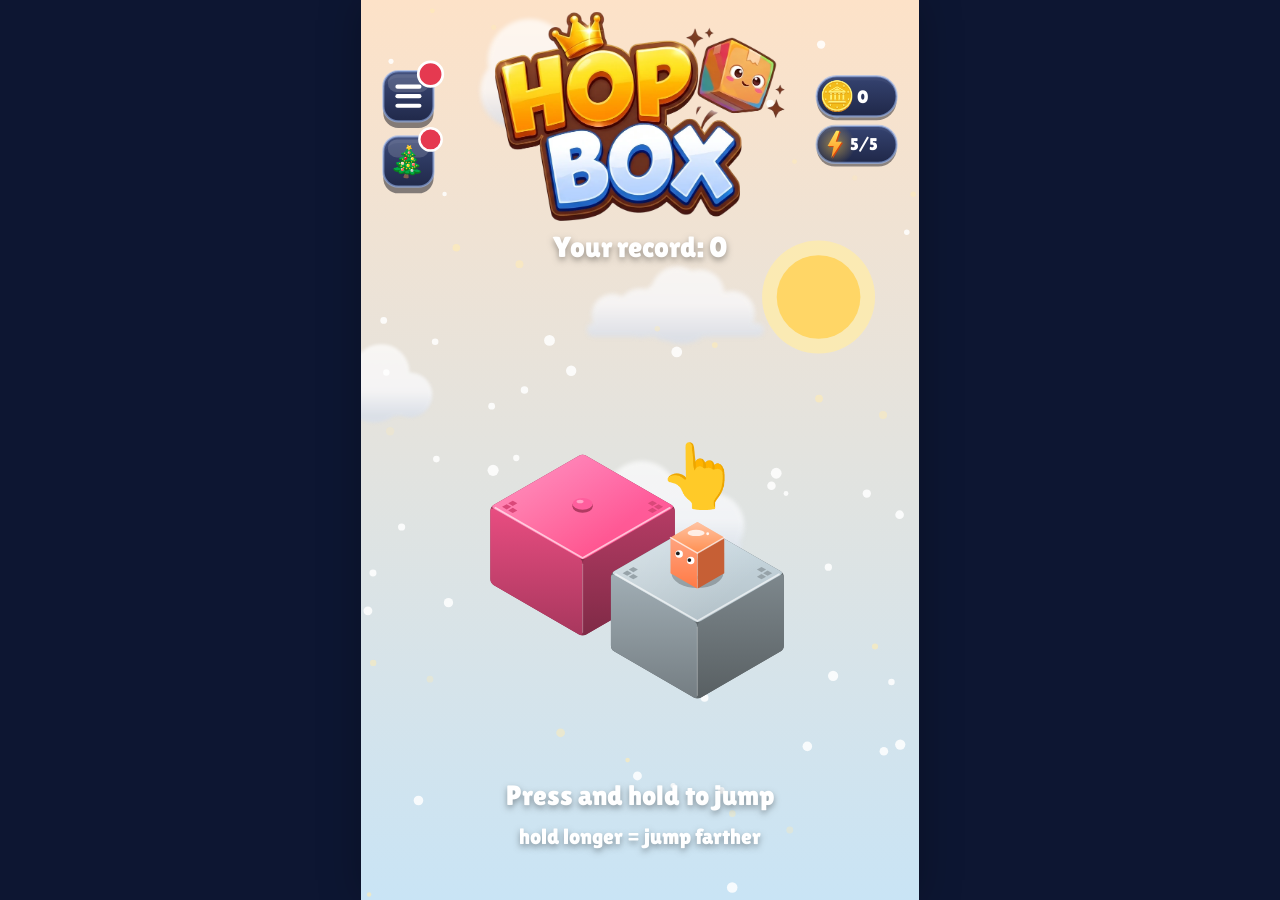
==== index.html @ 25cc8810 "Site Hop Box" ====
<!doctype html>
<html lang="fr">
<head>
  <meta charset="utf-8">
  <meta name="viewport" content="width=device-width, initial-scale=1, maximum-scale=1, user-scalable=no, viewport-fit=cover">
  <title>Hop Box</title>
  <meta name="description" content="Maintiens appuyé pour sauter de plateforme en plateforme." data-i18n-content="web.description">
  <meta name="theme-color" content="#FDE2C8">
  <meta name="apple-mobile-web-app-capable" content="yes">
  <meta name="mobile-web-app-capable" content="yes">
  <meta name="apple-mobile-web-app-status-bar-style" content="black-translucent">
  <meta name="apple-mobile-web-app-title" content="Hop Box">
  <link rel="manifest" href="manifest.webmanifest">
  <link rel="icon" href="icone.svg" type="image/svg+xml">
  <link rel="apple-touch-icon" href="icone-180.png">
  <link rel="stylesheet" href="style.css?v=611ead62">
</head>
<body>
  <canvas id="game" aria-label="Hop Box, jeu de saut" data-i18n-label="web.canvas_label"></canvas>
  <div id="safe-probe"></div>

  <div id="pseudo-dialog" role="dialog" aria-modal="true" aria-labelledby="pseudo-title">
    <form id="pseudo-form" class="card">
      <h2 id="pseudo-title"></h2>
      <p id="pseudo-msg"></p>
      <input id="pseudo-input" maxlength="16" autocomplete="nickname" autocapitalize="off" spellcheck="false" data-i18n-placeholder="pseudo.hint">
      <div class="actions">
        <button type="button" id="pseudo-cancel" class="secondary" data-i18n="common.cancel">Annuler</button>
        <button type="submit">OK</button>
      </div>
    </form>
  </div>

  <div id="text-dialog" role="dialog" aria-modal="true" aria-labelledby="text-title">
    <form id="text-form" class="card">
      <h2 id="text-title"></h2>
      <p id="text-msg"></p>
      <input id="text-input" autocomplete="off" autocapitalize="off" spellcheck="false">
      <div class="actions">
        <button type="button" id="text-cancel" class="secondary" data-i18n="common.cancel">Annuler</button>
        <button type="submit" id="text-ok">OK</button>
      </div>
    </form>
  </div>

  <div id="error-box">
    <div class="card">
      <h2 data-i18n="web.error_title">Oups, un problème</h2>
      <p data-i18n="web.error_msg">Fais une capture d'écran de ce message et envoie-la pour que le bug soit corrigé.</p>
      <pre id="error-text"></pre>
      <div class="actions"><button type="button" onclick="location.reload()" data-i18n="web.reload">Recharger</button></div>
    </div>
  </div>

  <script src="js/errors.js?v=611ead62"></script>
  <script src="js/i18n.js?v=611ead62"></script>
  <script src="js/gfx.js?v=611ead62"></script>
  <script src="js/scrolllist.js?v=611ead62"></script>
  <script src="js/difficulty.js?v=611ead62"></script>
  <script src="js/data.js?v=611ead62"></script>
  <script src="js/render.js?v=611ead62"></script>
  <script src="js/platform.js?v=611ead62"></script>
  <script src="js/island.js?v=611ead62"></script>
  <script src="js/space.js?v=611ead62"></script>
  <script src="js/idle.js?v=611ead62"></script>
  <script src="js/stats.js?v=611ead62"></script>
  <script src="js/ice.js?v=611ead62"></script>
  <script src="js/forest.js?v=611ead62"></script>
  <script src="js/heli.js?v=611ead62"></script>
  <script src="js/voyage.js?v=611ead62"></script>
  <script src="js/ufo.js?v=611ead62"></script>
  <script src="js/whale.js?v=611ead62"></script>
  <script src="js/sealife.js?v=611ead62"></script>
  <script src="js/spacelife.js?v=611ead62"></script>
  <script src="js/chapterambient.js?v=611ead62"></script>
  <script src="js/chapterdata.js?v=611ead62"></script>
  <script src="js/chapterhooks.js?v=611ead62"></script>
  <script src="js/polar.js?v=611ead62"></script>
  <script src="js/nuclear.js?v=611ead62"></script>
  <script src="js/daily.js?v=611ead62"></script>
  <script src="js/fest.js?v=611ead62"></script>
  <script src="js/festui.js?v=611ead62"></script>
  <script src="js/surprise.js?v=611ead62"></script>
  <script src="js/quest.js?v=611ead62"></script>
  <script src="js/questheart.js?v=611ead62"></script>
  <script src="js/energyoffer.js?v=611ead62"></script>
  <script src="js/duel.js?v=611ead62"></script>
  <script src="js/questchallenge.js?v=611ead62"></script>
  <script src="js/overheat.js?v=611ead62"></script>
  <script src="js/energygauge.js?v=611ead62"></script>
  <script src="js/gaugeskins.js?v=611ead62"></script>
  <script src="js/bigjump.js?v=611ead62"></script>
  <script src="js/questtheme.js?v=611ead62"></script>
  <script src="js/chapterheroes.js?v=611ead62"></script>
  <script src="js/mappaths.js?v=611ead62"></script>
  <script src="js/mapart.js?v=611ead62"></script>
  <script src="js/scenelive.js?v=611ead62"></script>
  <script src="js/chapterthemes.js?v=611ead62"></script>
  <script src="js/chapterthemes2.js?v=611ead62"></script>
  <script src="js/chapterthemes3.js?v=611ead62"></script>
  <script src="js/chapterthemes4.js?v=611ead62"></script>
  <script src="js/chapterthemes5.js?v=611ead62"></script>
  <script src="js/chapterbabylone.js?v=611ead62"></script>
  <script src="js/chapterolympe.js?v=611ead62"></script>
  <script src="js/chapterrome.js?v=611ead62"></script>
  <script src="js/chapterchine.js?v=611ead62"></script>
  <script src="js/chapteraztec.js?v=611ead62"></script>
  <script src="js/chapterinca.js?v=611ead62"></script>
  <script src="js/chaptervikings.js?v=611ead62"></script>
  <script src="js/chaptersigns.js?v=611ead62"></script>
  <script src="js/chapterstory.js?v=611ead62"></script>
  <script src="js/storyfx.js?v=611ead62"></script>
  <script src="js/chapters.js?v=611ead62"></script>
  <script src="js/langpicker.js?v=611ead62"></script>
  <script src="js/layercache.js?v=611ead62"></script>
  <script src="js/goldblock.js?v=611ead62"></script>
  <script src="js/perfectfx.js?v=611ead62"></script>
  <script src="js/share.js?v=611ead62"></script>
  <script src="js/volcano.js?v=611ead62"></script>
  <script src="js/satellite.js?v=611ead62"></script>
  <script src="js/bats.js?v=611ead62"></script>
  <script src="js/hornets.js?v=611ead62"></script>
  <script src="js/testmenu.js?v=611ead62"></script>
  <script src="js/bonus.js?v=611ead62"></script>
  <script src="js/balloon.js?v=611ead62"></script>
  <script src="js/character.js?v=611ead62"></script>
  <script src="js/specials.js?v=611ead62"></script>
  <script src="js/ads.js?v=611ead62"></script>
  <script src="js/progression.js?v=611ead62"></script>
  <script src="js/menus.js?v=611ead62"></script>
  <script src="js/zoompicker.js?v=611ead62"></script>
  <script src="js/bannerplane.js?v=611ead62"></script>
  <script src="js/homemenu.js?v=611ead62"></script>
  <script src="js/effects.js?v=611ead62"></script>
  <script src="js/screens.js?v=611ead62"></script>
  <script src="js/duels.js?v=611ead62"></script>
  <script src="js/weekly.js?v=611ead62"></script>
  <script src="js/sound.js?v=611ead62"></script>
  <script src="js/net.js?v=611ead62"></script>
  <script src="js/game.js?v=611ead62"></script>
  <script src="js/deathreplay.js?v=611ead62"></script>
  <script src="js/tutorial.js?v=611ead62"></script>
  <script src="js/assist.js?v=611ead62"></script>
  <script src="js/freeenergy.js?v=611ead62"></script>
  <script src="js/ranking.js?v=611ead62"></script>
  <script src="js/guide.js?v=611ead62"></script>
  <script src="js/telemetry.js?v=611ead62"></script>
  <script src="js/main.js?v=611ead62"></script>
</body>
</html>
---- style.css ----
/* Police « jeu » des textes en gras (Lilita One, licence OFL : fonts/OFL.txt) */
@font-face { font-family: "Lilita One"; src: url("fonts/LilitaOne-Regular.ttf") format("truetype"); font-display: block; }
/* Teko Bold (licence OFL, fonts/OFL-Teko.txt) : seulement le « VS » et le « DUEL ! » des duels */
@font-face { font-family: "Teko"; src: url("fonts/Teko-Bold.ttf") format("truetype"); font-display: block; }
/* Thème « Nuit & Or », le même que dans le jeu (UI dans js/screens.js) : panneaux bleu nuit, liseré doré */
:root {
  --bg: #FDE2C8;
  --ink: #FFFFFF;
  --accent: #3DBE4A;
  --card: #1D2E5C;
  --muted: #B9C5E6;
}
* { box-sizing: border-box; -webkit-tap-highlight-color: transparent; }
html, body {
  margin: 0; height: 100%; overflow: hidden; background: #0D1632;
  overscroll-behavior: none; -webkit-user-select: none; user-select: none; -webkit-touch-callout: none;
  font-family: -apple-system, system-ui, "Segoe UI", Roboto, sans-serif;
}
#game { display: block; position: fixed; top: 0; left: 0; touch-action: none; box-shadow: 0 0 40px rgba(0, 0, 0, 0.25); }
/* Sert à lire la taille de l'encoche et de la barre du bas (safe-area) */
#safe-probe {
  position: fixed; visibility: hidden; pointer-events: none;
  padding-top: env(safe-area-inset-top); padding-bottom: env(safe-area-inset-bottom);
}
#pseudo-dialog, #text-dialog, #error-box {
  position: fixed; top: 0; right: 0; bottom: 0; left: 0; display: none; align-items: center; justify-content: center;
  background: rgba(6, 10, 26, 0.7); padding: 16px; z-index: 10;
}
#pseudo-dialog.open, #text-dialog.open { display: flex; }
#text-input.code { text-transform: uppercase; letter-spacing: 0.2em; text-align: center; font-weight: 700; }
.card {
  width: 100%; max-width: 360px; color: var(--ink);
  background: linear-gradient(#1D2E5C, #0D1632) padding-box, linear-gradient(#F7DE9C, #B2823A 55%, #F7DE9C) border-box;
  border: 3px solid transparent; border-radius: 22px; padding: 20px; box-shadow: 0 10px 30px rgba(2, 5, 16, 0.6);
}
.card h2 { margin: 0 0 6px; font-size: 1.35rem; font-family: "Lilita One", system-ui, sans-serif; font-weight: 400; text-shadow: 0 2px 0 #0A1230; }
.card p { margin: 0 0 14px; color: var(--muted); font-size: 0.95rem; }
.card input {
  width: 100%; font-size: 1.1rem; padding: 12px 14px; border-radius: 12px;
  border: 2px solid rgba(132, 168, 240, 0.55); color: #fff; background: #121B3A; -webkit-user-select: text; user-select: text;
}
.card input::placeholder { color: #8490B6; }
.card input:focus { outline: none; border-color: #FFD54F; }
.actions { display: flex; gap: 10px; justify-content: flex-end; margin-top: 16px; }
/* Boutons « bonbon » : dégradé, épaisseur dessous, texte ombré */
.actions button {
  font-family: "Lilita One", system-ui, sans-serif; font-size: 1.05rem; border: 0; border-radius: 999px; padding: 10px 24px;
  background: linear-gradient(#5FD95A, #2FA63A); color: #fff; cursor: pointer; text-shadow: 0 2px 2px rgba(0, 0, 0, 0.35);
  box-shadow: 0 4px 0 #1F7A2A, inset 0 2px 0 rgba(255, 255, 255, 0.35);
}
.actions button:active { transform: translateY(3px); box-shadow: 0 1px 0 #1F7A2A, inset 0 2px 0 rgba(255, 255, 255, 0.35); }
.actions button.secondary { background: linear-gradient(#8492B4, #5A6788); box-shadow: 0 4px 0 #3D4764, inset 0 2px 0 rgba(255, 255, 255, 0.3); }
.actions button.danger { background: linear-gradient(#FF6B6B, #D12F3A); box-shadow: 0 4px 0 #8A1C24, inset 0 2px 0 rgba(255, 255, 255, 0.3); }
#error-box { display: none; z-index: 20; }
#error-text {
  white-space: pre-wrap; word-break: break-word; font-size: 0.75rem; max-height: 40vh; overflow: auto;
  background: #121B3A; border-radius: 10px; padding: 10px; color: #FFD9B8; -webkit-user-select: text; user-select: text;
}
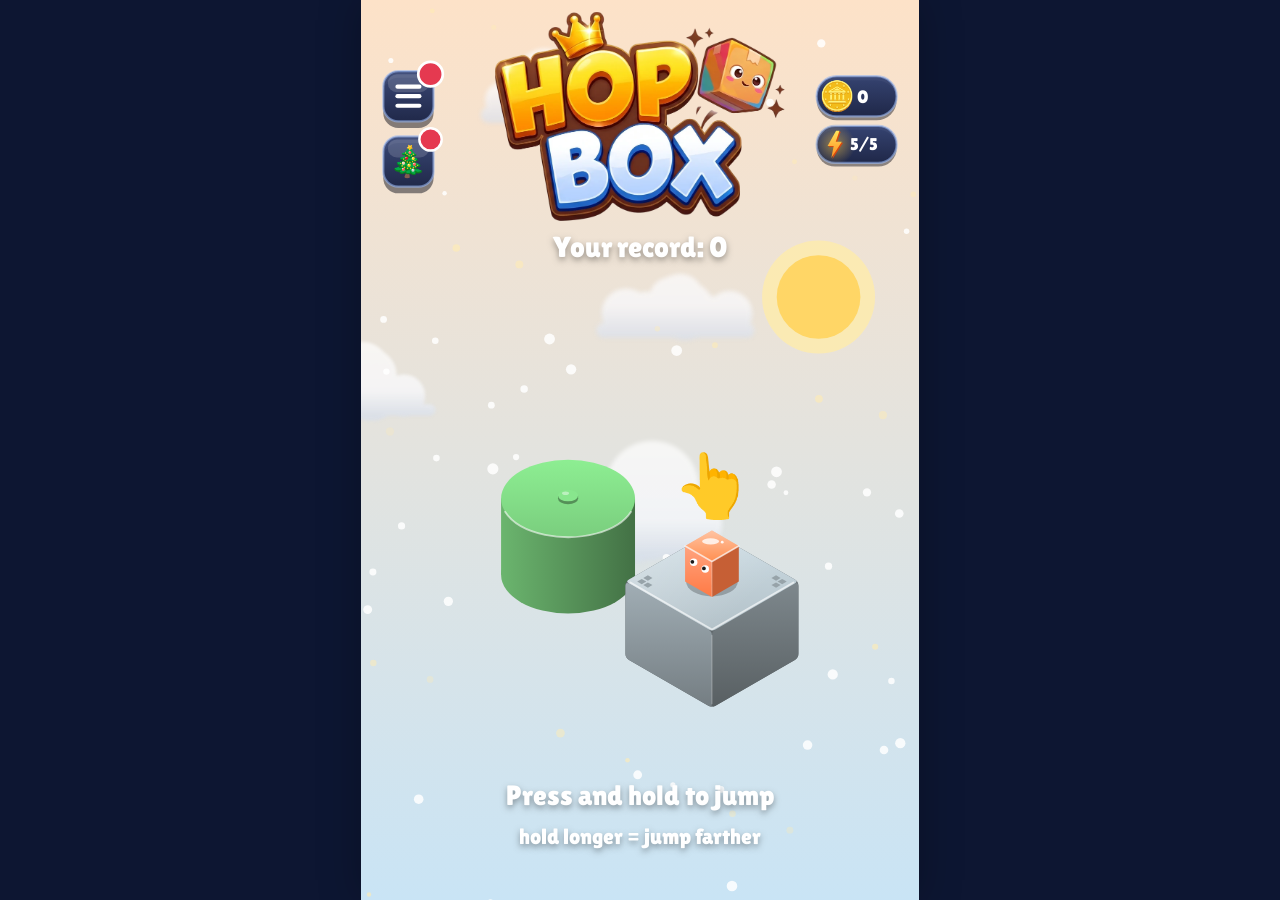
==== commit fe8b54d6: "Site Hop Box" ====
--- a/index.html
+++ b/index.html
@@ -13,7 +13,7 @@
   <link rel="manifest" href="manifest.webmanifest">
   <link rel="icon" href="icone.svg" type="image/svg+xml">
   <link rel="apple-touch-icon" href="icone-180.png">
-  <link rel="stylesheet" href="style.css?v=611ead62">
+  <link rel="stylesheet" href="style.css?v=4297a682">
 </head>
 <body>
   <canvas id="game" aria-label="Hop Box, jeu de saut" data-i18n-label="web.canvas_label"></canvas>
@@ -52,99 +52,99 @@
     </div>
   </div>
 
-  <script src="js/errors.js?v=611ead62"></script>
-  <script src="js/i18n.js?v=611ead62"></script>
-  <script src="js/gfx.js?v=611ead62"></script>
-  <script src="js/scrolllist.js?v=611ead62"></script>
-  <script src="js/difficulty.js?v=611ead62"></script>
-  <script src="js/data.js?v=611ead62"></script>
-  <script src="js/render.js?v=611ead62"></script>
-  <script src="js/platform.js?v=611ead62"></script>
-  <script src="js/island.js?v=611ead62"></script>
-  <script src="js/space.js?v=611ead62"></script>
-  <script src="js/idle.js?v=611ead62"></script>
-  <script src="js/stats.js?v=611ead62"></script>
-  <script src="js/ice.js?v=611ead62"></script>
-  <script src="js/forest.js?v=611ead62"></script>
-  <script src="js/heli.js?v=611ead62"></script>
-  <script src="js/voyage.js?v=611ead62"></script>
-  <script src="js/ufo.js?v=611ead62"></script>
-  <script src="js/whale.js?v=611ead62"></script>
-  <script src="js/sealife.js?v=611ead62"></script>
-  <script src="js/spacelife.js?v=611ead62"></script>
-  <script src="js/chapterambient.js?v=611ead62"></script>
-  <script src="js/chapterdata.js?v=611ead62"></script>
-  <script src="js/chapterhooks.js?v=611ead62"></script>
-  <script src="js/polar.js?v=611ead62"></script>
-  <script src="js/nuclear.js?v=611ead62"></script>
-  <script src="js/daily.js?v=611ead62"></script>
-  <script src="js/fest.js?v=611ead62"></script>
-  <script src="js/festui.js?v=611ead62"></script>
-  <script src="js/surprise.js?v=611ead62"></script>
-  <script src="js/quest.js?v=611ead62"></script>
-  <script src="js/questheart.js?v=611ead62"></script>
-  <script src="js/energyoffer.js?v=611ead62"></script>
-  <script src="js/duel.js?v=611ead62"></script>
-  <script src="js/questchallenge.js?v=611ead62"></script>
-  <script src="js/overheat.js?v=611ead62"></script>
-  <script src="js/energygauge.js?v=611ead62"></script>
-  <script src="js/gaugeskins.js?v=611ead62"></script>
-  <script src="js/bigjump.js?v=611ead62"></script>
-  <script src="js/questtheme.js?v=611ead62"></script>
-  <script src="js/chapterheroes.js?v=611ead62"></script>
-  <script src="js/mappaths.js?v=611ead62"></script>
-  <script src="js/mapart.js?v=611ead62"></script>
-  <script src="js/scenelive.js?v=611ead62"></script>
-  <script src="js/chapterthemes.js?v=611ead62"></script>
-  <script src="js/chapterthemes2.js?v=611ead62"></script>
-  <script src="js/chapterthemes3.js?v=611ead62"></script>
-  <script src="js/chapterthemes4.js?v=611ead62"></script>
-  <script src="js/chapterthemes5.js?v=611ead62"></script>
-  <script src="js/chapterbabylone.js?v=611ead62"></script>
-  <script src="js/chapterolympe.js?v=611ead62"></script>
-  <script src="js/chapterrome.js?v=611ead62"></script>
-  <script src="js/chapterchine.js?v=611ead62"></script>
-  <script src="js/chapteraztec.js?v=611ead62"></script>
-  <script src="js/chapterinca.js?v=611ead62"></script>
-  <script src="js/chaptervikings.js?v=611ead62"></script>
-  <script src="js/chaptersigns.js?v=611ead62"></script>
-  <script src="js/chapterstory.js?v=611ead62"></script>
-  <script src="js/storyfx.js?v=611ead62"></script>
-  <script src="js/chapters.js?v=611ead62"></script>
-  <script src="js/langpicker.js?v=611ead62"></script>
-  <script src="js/layercache.js?v=611ead62"></script>
-  <script src="js/goldblock.js?v=611ead62"></script>
-  <script src="js/perfectfx.js?v=611ead62"></script>
-  <script src="js/share.js?v=611ead62"></script>
-  <script src="js/volcano.js?v=611ead62"></script>
-  <script src="js/satellite.js?v=611ead62"></script>
-  <script src="js/bats.js?v=611ead62"></script>
-  <script src="js/hornets.js?v=611ead62"></script>
-  <script src="js/testmenu.js?v=611ead62"></script>
-  <script src="js/bonus.js?v=611ead62"></script>
-  <script src="js/balloon.js?v=611ead62"></script>
-  <script src="js/character.js?v=611ead62"></script>
-  <script src="js/specials.js?v=611ead62"></script>
-  <script src="js/ads.js?v=611ead62"></script>
-  <script src="js/progression.js?v=611ead62"></script>
-  <script src="js/menus.js?v=611ead62"></script>
-  <script src="js/zoompicker.js?v=611ead62"></script>
-  <script src="js/bannerplane.js?v=611ead62"></script>
-  <script src="js/homemenu.js?v=611ead62"></script>
-  <script src="js/effects.js?v=611ead62"></script>
-  <script src="js/screens.js?v=611ead62"></script>
-  <script src="js/duels.js?v=611ead62"></script>
-  <script src="js/weekly.js?v=611ead62"></script>
-  <script src="js/sound.js?v=611ead62"></script>
-  <script src="js/net.js?v=611ead62"></script>
-  <script src="js/game.js?v=611ead62"></script>
-  <script src="js/deathreplay.js?v=611ead62"></script>
-  <script src="js/tutorial.js?v=611ead62"></script>
-  <script src="js/assist.js?v=611ead62"></script>
-  <script src="js/freeenergy.js?v=611ead62"></script>
-  <script src="js/ranking.js?v=611ead62"></script>
-  <script src="js/guide.js?v=611ead62"></script>
-  <script src="js/telemetry.js?v=611ead62"></script>
-  <script src="js/main.js?v=611ead62"></script>
+  <script src="js/errors.js?v=4297a682"></script>
+  <script src="js/i18n.js?v=4297a682"></script>
+  <script src="js/gfx.js?v=4297a682"></script>
+  <script src="js/scrolllist.js?v=4297a682"></script>
+  <script src="js/difficulty.js?v=4297a682"></script>
+  <script src="js/data.js?v=4297a682"></script>
+  <script src="js/render.js?v=4297a682"></script>
+  <script src="js/platform.js?v=4297a682"></script>
+  <script src="js/island.js?v=4297a682"></script>
+  <script src="js/space.js?v=4297a682"></script>
+  <script src="js/idle.js?v=4297a682"></script>
+  <script src="js/stats.js?v=4297a682"></script>
+  <script src="js/ice.js?v=4297a682"></script>
+  <script src="js/forest.js?v=4297a682"></script>
+  <script src="js/heli.js?v=4297a682"></script>
+  <script src="js/voyage.js?v=4297a682"></script>
+  <script src="js/ufo.js?v=4297a682"></script>
+  <script src="js/whale.js?v=4297a682"></script>
+  <script src="js/sealife.js?v=4297a682"></script>
+  <script src="js/spacelife.js?v=4297a682"></script>
+  <script src="js/chapterambient.js?v=4297a682"></script>
+  <script src="js/chapterdata.js?v=4297a682"></script>
+  <script src="js/chapterhooks.js?v=4297a682"></script>
+  <script src="js/polar.js?v=4297a682"></script>
+  <script src="js/nuclear.js?v=4297a682"></script>
+  <script src="js/daily.js?v=4297a682"></script>
+  <script src="js/fest.js?v=4297a682"></script>
+  <script src="js/festui.js?v=4297a682"></script>
+  <script src="js/surprise.js?v=4297a682"></script>
+  <script src="js/quest.js?v=4297a682"></script>
+  <script src="js/questheart.js?v=4297a682"></script>
+  <script src="js/energyoffer.js?v=4297a682"></script>
+  <script src="js/duel.js?v=4297a682"></script>
+  <script src="js/questchallenge.js?v=4297a682"></script>
+  <script src="js/overheat.js?v=4297a682"></script>
+  <script src="js/energygauge.js?v=4297a682"></script>
+  <script src="js/gaugeskins.js?v=4297a682"></script>
+  <script src="js/bigjump.js?v=4297a682"></script>
+  <script src="js/questtheme.js?v=4297a682"></script>
+  <script src="js/chapterheroes.js?v=4297a682"></script>
+  <script src="js/mappaths.js?v=4297a682"></script>
+  <script src="js/mapart.js?v=4297a682"></script>
+  <script src="js/scenelive.js?v=4297a682"></script>
+  <script src="js/chapterthemes.js?v=4297a682"></script>
+  <script src="js/chapterthemes2.js?v=4297a682"></script>
+  <script src="js/chapterthemes3.js?v=4297a682"></script>
+  <script src="js/chapterthemes4.js?v=4297a682"></script>
+  <script src="js/chapterthemes5.js?v=4297a682"></script>
+  <script src="js/chapterbabylone.js?v=4297a682"></script>
+  <script src="js/chapterolympe.js?v=4297a682"></script>
+  <script src="js/chapterrome.js?v=4297a682"></script>
+  <script src="js/chapterchine.js?v=4297a682"></script>
+  <script src="js/chapteraztec.js?v=4297a682"></script>
+  <script src="js/chapterinca.js?v=4297a682"></script>
+  <script src="js/chaptervikings.js?v=4297a682"></script>
+  <script src="js/chaptersigns.js?v=4297a682"></script>
+  <script src="js/chapterstory.js?v=4297a682"></script>
+  <script src="js/storyfx.js?v=4297a682"></script>
+  <script src="js/chapters.js?v=4297a682"></script>
+  <script src="js/langpicker.js?v=4297a682"></script>
+  <script src="js/layercache.js?v=4297a682"></script>
+  <script src="js/goldblock.js?v=4297a682"></script>
+  <script src="js/perfectfx.js?v=4297a682"></script>
+  <script src="js/share.js?v=4297a682"></script>
+  <script src="js/volcano.js?v=4297a682"></script>
+  <script src="js/satellite.js?v=4297a682"></script>
+  <script src="js/bats.js?v=4297a682"></script>
+  <script src="js/hornets.js?v=4297a682"></script>
+  <script src="js/testmenu.js?v=4297a682"></script>
+  <script src="js/bonus.js?v=4297a682"></script>
+  <script src="js/balloon.js?v=4297a682"></script>
+  <script src="js/character.js?v=4297a682"></script>
+  <script src="js/specials.js?v=4297a682"></script>
+  <script src="js/ads.js?v=4297a682"></script>
+  <script src="js/progression.js?v=4297a682"></script>
+  <script src="js/menus.js?v=4297a682"></script>
+  <script src="js/zoompicker.js?v=4297a682"></script>
+  <script src="js/bannerplane.js?v=4297a682"></script>
+  <script src="js/homemenu.js?v=4297a682"></script>
+  <script src="js/effects.js?v=4297a682"></script>
+  <script src="js/screens.js?v=4297a682"></script>
+  <script src="js/duels.js?v=4297a682"></script>
+  <script src="js/weekly.js?v=4297a682"></script>
+  <script src="js/sound.js?v=4297a682"></script>
+  <script src="js/net.js?v=4297a682"></script>
+  <script src="js/game.js?v=4297a682"></script>
+  <script src="js/deathreplay.js?v=4297a682"></script>
+  <script src="js/tutorial.js?v=4297a682"></script>
+  <script src="js/assist.js?v=4297a682"></script>
+  <script src="js/freeenergy.js?v=4297a682"></script>
+  <script src="js/ranking.js?v=4297a682"></script>
+  <script src="js/guide.js?v=4297a682"></script>
+  <script src="js/telemetry.js?v=4297a682"></script>
+  <script src="js/main.js?v=4297a682"></script>
 </body>
 </html>
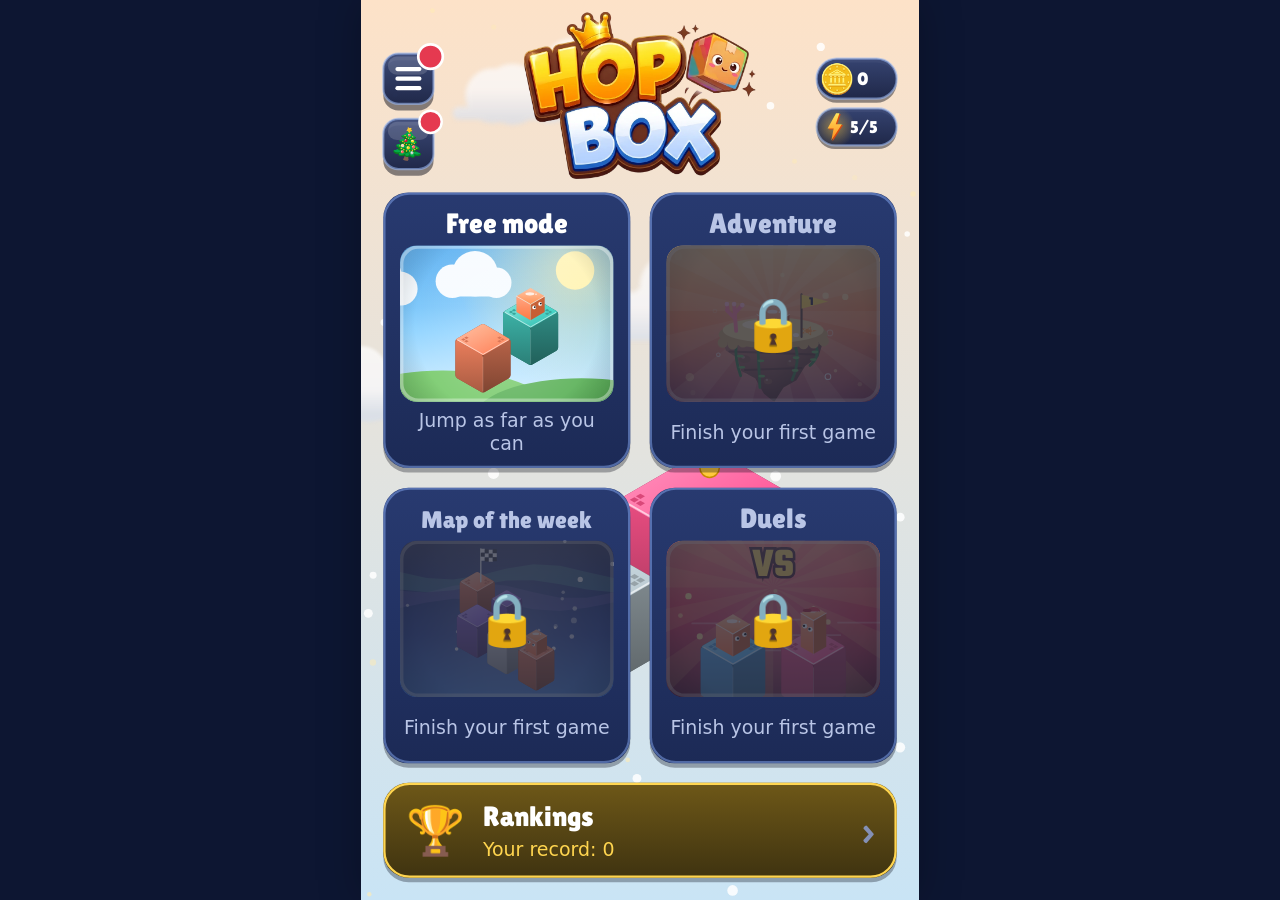
==== commit 049cda31: "Site Hop Box" ====
--- a/index.html
+++ b/index.html
@@ -13,7 +13,7 @@
   <link rel="manifest" href="manifest.webmanifest">
   <link rel="icon" href="icone.svg" type="image/svg+xml">
   <link rel="apple-touch-icon" href="icone-180.png">
-  <link rel="stylesheet" href="style.css?v=4297a682">
+  <link rel="stylesheet" href="style.css?v=82ee3c49">
 </head>
 <body>
   <canvas id="game" aria-label="Hop Box, jeu de saut" data-i18n-label="web.canvas_label"></canvas>
@@ -52,99 +52,99 @@
     </div>
   </div>
 
-  <script src="js/errors.js?v=4297a682"></script>
-  <script src="js/i18n.js?v=4297a682"></script>
-  <script src="js/gfx.js?v=4297a682"></script>
-  <script src="js/scrolllist.js?v=4297a682"></script>
-  <script src="js/difficulty.js?v=4297a682"></script>
-  <script src="js/data.js?v=4297a682"></script>
-  <script src="js/render.js?v=4297a682"></script>
-  <script src="js/platform.js?v=4297a682"></script>
-  <script src="js/island.js?v=4297a682"></script>
-  <script src="js/space.js?v=4297a682"></script>
-  <script src="js/idle.js?v=4297a682"></script>
-  <script src="js/stats.js?v=4297a682"></script>
-  <script src="js/ice.js?v=4297a682"></script>
-  <script src="js/forest.js?v=4297a682"></script>
-  <script src="js/heli.js?v=4297a682"></script>
-  <script src="js/voyage.js?v=4297a682"></script>
-  <script src="js/ufo.js?v=4297a682"></script>
-  <script src="js/whale.js?v=4297a682"></script>
-  <script src="js/sealife.js?v=4297a682"></script>
-  <script src="js/spacelife.js?v=4297a682"></script>
-  <script src="js/chapterambient.js?v=4297a682"></script>
-  <script src="js/chapterdata.js?v=4297a682"></script>
-  <script src="js/chapterhooks.js?v=4297a682"></script>
-  <script src="js/polar.js?v=4297a682"></script>
-  <script src="js/nuclear.js?v=4297a682"></script>
-  <script src="js/daily.js?v=4297a682"></script>
-  <script src="js/fest.js?v=4297a682"></script>
-  <script src="js/festui.js?v=4297a682"></script>
-  <script src="js/surprise.js?v=4297a682"></script>
-  <script src="js/quest.js?v=4297a682"></script>
-  <script src="js/questheart.js?v=4297a682"></script>
-  <script src="js/energyoffer.js?v=4297a682"></script>
-  <script src="js/duel.js?v=4297a682"></script>
-  <script src="js/questchallenge.js?v=4297a682"></script>
-  <script src="js/overheat.js?v=4297a682"></script>
-  <script src="js/energygauge.js?v=4297a682"></script>
-  <script src="js/gaugeskins.js?v=4297a682"></script>
-  <script src="js/bigjump.js?v=4297a682"></script>
-  <script src="js/questtheme.js?v=4297a682"></script>
-  <script src="js/chapterheroes.js?v=4297a682"></script>
-  <script src="js/mappaths.js?v=4297a682"></script>
-  <script src="js/mapart.js?v=4297a682"></script>
-  <script src="js/scenelive.js?v=4297a682"></script>
-  <script src="js/chapterthemes.js?v=4297a682"></script>
-  <script src="js/chapterthemes2.js?v=4297a682"></script>
-  <script src="js/chapterthemes3.js?v=4297a682"></script>
-  <script src="js/chapterthemes4.js?v=4297a682"></script>
-  <script src="js/chapterthemes5.js?v=4297a682"></script>
-  <script src="js/chapterbabylone.js?v=4297a682"></script>
-  <script src="js/chapterolympe.js?v=4297a682"></script>
-  <script src="js/chapterrome.js?v=4297a682"></script>
-  <script src="js/chapterchine.js?v=4297a682"></script>
-  <script src="js/chapteraztec.js?v=4297a682"></script>
-  <script src="js/chapterinca.js?v=4297a682"></script>
-  <script src="js/chaptervikings.js?v=4297a682"></script>
-  <script src="js/chaptersigns.js?v=4297a682"></script>
-  <script src="js/chapterstory.js?v=4297a682"></script>
-  <script src="js/storyfx.js?v=4297a682"></script>
-  <script src="js/chapters.js?v=4297a682"></script>
-  <script src="js/langpicker.js?v=4297a682"></script>
-  <script src="js/layercache.js?v=4297a682"></script>
-  <script src="js/goldblock.js?v=4297a682"></script>
-  <script src="js/perfectfx.js?v=4297a682"></script>
-  <script src="js/share.js?v=4297a682"></script>
-  <script src="js/volcano.js?v=4297a682"></script>
-  <script src="js/satellite.js?v=4297a682"></script>
-  <script src="js/bats.js?v=4297a682"></script>
-  <script src="js/hornets.js?v=4297a682"></script>
-  <script src="js/testmenu.js?v=4297a682"></script>
-  <script src="js/bonus.js?v=4297a682"></script>
-  <script src="js/balloon.js?v=4297a682"></script>
-  <script src="js/character.js?v=4297a682"></script>
-  <script src="js/specials.js?v=4297a682"></script>
-  <script src="js/ads.js?v=4297a682"></script>
-  <script src="js/progression.js?v=4297a682"></script>
-  <script src="js/menus.js?v=4297a682"></script>
-  <script src="js/zoompicker.js?v=4297a682"></script>
-  <script src="js/bannerplane.js?v=4297a682"></script>
-  <script src="js/homemenu.js?v=4297a682"></script>
-  <script src="js/effects.js?v=4297a682"></script>
-  <script src="js/screens.js?v=4297a682"></script>
-  <script src="js/duels.js?v=4297a682"></script>
-  <script src="js/weekly.js?v=4297a682"></script>
-  <script src="js/sound.js?v=4297a682"></script>
-  <script src="js/net.js?v=4297a682"></script>
-  <script src="js/game.js?v=4297a682"></script>
-  <script src="js/deathreplay.js?v=4297a682"></script>
-  <script src="js/tutorial.js?v=4297a682"></script>
-  <script src="js/assist.js?v=4297a682"></script>
-  <script src="js/freeenergy.js?v=4297a682"></script>
-  <script src="js/ranking.js?v=4297a682"></script>
-  <script src="js/guide.js?v=4297a682"></script>
-  <script src="js/telemetry.js?v=4297a682"></script>
-  <script src="js/main.js?v=4297a682"></script>
+  <script src="js/errors.js?v=82ee3c49"></script>
+  <script src="js/i18n.js?v=82ee3c49"></script>
+  <script src="js/gfx.js?v=82ee3c49"></script>
+  <script src="js/scrolllist.js?v=82ee3c49"></script>
+  <script src="js/difficulty.js?v=82ee3c49"></script>
+  <script src="js/data.js?v=82ee3c49"></script>
+  <script src="js/render.js?v=82ee3c49"></script>
+  <script src="js/platform.js?v=82ee3c49"></script>
+  <script src="js/island.js?v=82ee3c49"></script>
+  <script src="js/space.js?v=82ee3c49"></script>
+  <script src="js/idle.js?v=82ee3c49"></script>
+  <script src="js/stats.js?v=82ee3c49"></script>
+  <script src="js/ice.js?v=82ee3c49"></script>
+  <script src="js/forest.js?v=82ee3c49"></script>
+  <script src="js/heli.js?v=82ee3c49"></script>
+  <script src="js/voyage.js?v=82ee3c49"></script>
+  <script src="js/ufo.js?v=82ee3c49"></script>
+  <script src="js/whale.js?v=82ee3c49"></script>
+  <script src="js/sealife.js?v=82ee3c49"></script>
+  <script src="js/spacelife.js?v=82ee3c49"></script>
+  <script src="js/chapterambient.js?v=82ee3c49"></script>
+  <script src="js/chapterdata.js?v=82ee3c49"></script>
+  <script src="js/chapterhooks.js?v=82ee3c49"></script>
+  <script src="js/polar.js?v=82ee3c49"></script>
+  <script src="js/nuclear.js?v=82ee3c49"></script>
+  <script src="js/daily.js?v=82ee3c49"></script>
+  <script src="js/fest.js?v=82ee3c49"></script>
+  <script src="js/festui.js?v=82ee3c49"></script>
+  <script src="js/surprise.js?v=82ee3c49"></script>
+  <script src="js/quest.js?v=82ee3c49"></script>
+  <script src="js/questheart.js?v=82ee3c49"></script>
+  <script src="js/energyoffer.js?v=82ee3c49"></script>
+  <script src="js/duel.js?v=82ee3c49"></script>
+  <script src="js/questchallenge.js?v=82ee3c49"></script>
+  <script src="js/overheat.js?v=82ee3c49"></script>
+  <script src="js/energygauge.js?v=82ee3c49"></script>
+  <script src="js/gaugeskins.js?v=82ee3c49"></script>
+  <script src="js/bigjump.js?v=82ee3c49"></script>
+  <script src="js/questtheme.js?v=82ee3c49"></script>
+  <script src="js/chapterheroes.js?v=82ee3c49"></script>
+  <script src="js/mappaths.js?v=82ee3c49"></script>
+  <script src="js/mapart.js?v=82ee3c49"></script>
+  <script src="js/scenelive.js?v=82ee3c49"></script>
+  <script src="js/chapterthemes.js?v=82ee3c49"></script>
+  <script src="js/chapterthemes2.js?v=82ee3c49"></script>
+  <script src="js/chapterthemes3.js?v=82ee3c49"></script>
+  <script src="js/chapterthemes4.js?v=82ee3c49"></script>
+  <script src="js/chapterthemes5.js?v=82ee3c49"></script>
+  <script src="js/chapterbabylone.js?v=82ee3c49"></script>
+  <script src="js/chapterolympe.js?v=82ee3c49"></script>
+  <script src="js/chapterrome.js?v=82ee3c49"></script>
+  <script src="js/chapterchine.js?v=82ee3c49"></script>
+  <script src="js/chapteraztec.js?v=82ee3c49"></script>
+  <script src="js/chapterinca.js?v=82ee3c49"></script>
+  <script src="js/chaptervikings.js?v=82ee3c49"></script>
+  <script src="js/chaptersigns.js?v=82ee3c49"></script>
+  <script src="js/chapterstory.js?v=82ee3c49"></script>
+  <script src="js/storyfx.js?v=82ee3c49"></script>
+  <script src="js/chapters.js?v=82ee3c49"></script>
+  <script src="js/langpicker.js?v=82ee3c49"></script>
+  <script src="js/layercache.js?v=82ee3c49"></script>
+  <script src="js/goldblock.js?v=82ee3c49"></script>
+  <script src="js/perfectfx.js?v=82ee3c49"></script>
+  <script src="js/share.js?v=82ee3c49"></script>
+  <script src="js/volcano.js?v=82ee3c49"></script>
+  <script src="js/satellite.js?v=82ee3c49"></script>
+  <script src="js/bats.js?v=82ee3c49"></script>
+  <script src="js/hornets.js?v=82ee3c49"></script>
+  <script src="js/testmenu.js?v=82ee3c49"></script>
+  <script src="js/bonus.js?v=82ee3c49"></script>
+  <script src="js/balloon.js?v=82ee3c49"></script>
+  <script src="js/character.js?v=82ee3c49"></script>
+  <script src="js/specials.js?v=82ee3c49"></script>
+  <script src="js/ads.js?v=82ee3c49"></script>
+  <script src="js/progression.js?v=82ee3c49"></script>
+  <script src="js/menus.js?v=82ee3c49"></script>
+  <script src="js/zoompicker.js?v=82ee3c49"></script>
+  <script src="js/bannerplane.js?v=82ee3c49"></script>
+  <script src="js/homemenu.js?v=82ee3c49"></script>
+  <script src="js/effects.js?v=82ee3c49"></script>
+  <script src="js/screens.js?v=82ee3c49"></script>
+  <script src="js/duels.js?v=82ee3c49"></script>
+  <script src="js/weekly.js?v=82ee3c49"></script>
+  <script src="js/sound.js?v=82ee3c49"></script>
+  <script src="js/net.js?v=82ee3c49"></script>
+  <script src="js/game.js?v=82ee3c49"></script>
+  <script src="js/deathreplay.js?v=82ee3c49"></script>
+  <script src="js/tutorial.js?v=82ee3c49"></script>
+  <script src="js/assist.js?v=82ee3c49"></script>
+  <script src="js/freeenergy.js?v=82ee3c49"></script>
+  <script src="js/ranking.js?v=82ee3c49"></script>
+  <script src="js/guide.js?v=82ee3c49"></script>
+  <script src="js/telemetry.js?v=82ee3c49"></script>
+  <script src="js/main.js?v=82ee3c49"></script>
 </body>
 </html>
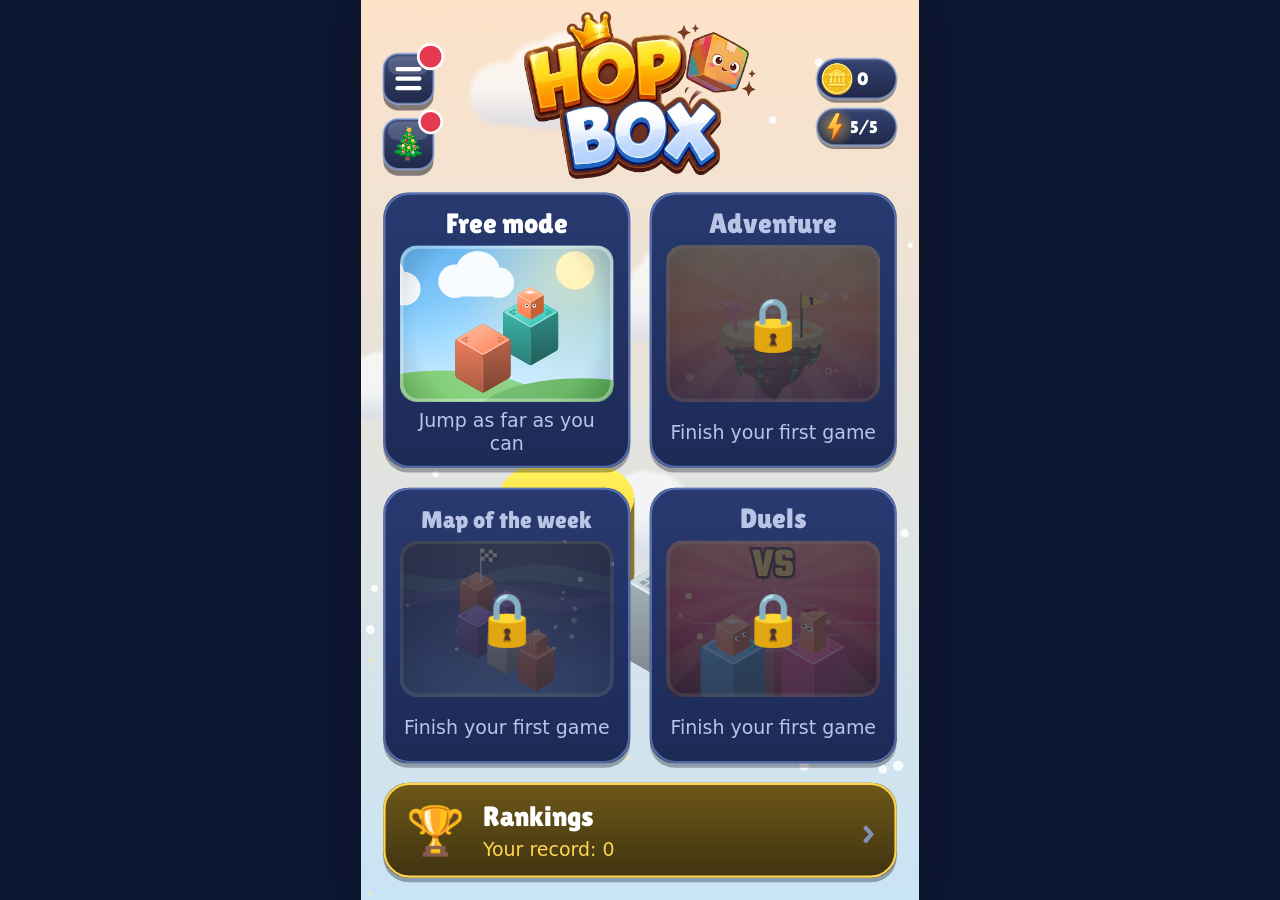
==== commit 1344c4cb: "Site Hop Box" ====
--- a/index.html
+++ b/index.html
@@ -13,7 +13,7 @@
   <link rel="manifest" href="manifest.webmanifest">
   <link rel="icon" href="icone.svg" type="image/svg+xml">
   <link rel="apple-touch-icon" href="icone-180.png">
-  <link rel="stylesheet" href="style.css?v=82ee3c49">
+  <link rel="stylesheet" href="style.css?v=0aeec7c3">
 </head>
 <body>
   <canvas id="game" aria-label="Hop Box, jeu de saut" data-i18n-label="web.canvas_label"></canvas>
@@ -52,99 +52,99 @@
     </div>
   </div>
 
-  <script src="js/errors.js?v=82ee3c49"></script>
-  <script src="js/i18n.js?v=82ee3c49"></script>
-  <script src="js/gfx.js?v=82ee3c49"></script>
-  <script src="js/scrolllist.js?v=82ee3c49"></script>
-  <script src="js/difficulty.js?v=82ee3c49"></script>
-  <script src="js/data.js?v=82ee3c49"></script>
-  <script src="js/render.js?v=82ee3c49"></script>
-  <script src="js/platform.js?v=82ee3c49"></script>
-  <script src="js/island.js?v=82ee3c49"></script>
-  <script src="js/space.js?v=82ee3c49"></script>
-  <script src="js/idle.js?v=82ee3c49"></script>
-  <script src="js/stats.js?v=82ee3c49"></script>
-  <script src="js/ice.js?v=82ee3c49"></script>
-  <script src="js/forest.js?v=82ee3c49"></script>
-  <script src="js/heli.js?v=82ee3c49"></script>
-  <script src="js/voyage.js?v=82ee3c49"></script>
-  <script src="js/ufo.js?v=82ee3c49"></script>
-  <script src="js/whale.js?v=82ee3c49"></script>
-  <script src="js/sealife.js?v=82ee3c49"></script>
-  <script src="js/spacelife.js?v=82ee3c49"></script>
-  <script src="js/chapterambient.js?v=82ee3c49"></script>
-  <script src="js/chapterdata.js?v=82ee3c49"></script>
-  <script src="js/chapterhooks.js?v=82ee3c49"></script>
-  <script src="js/polar.js?v=82ee3c49"></script>
-  <script src="js/nuclear.js?v=82ee3c49"></script>
-  <script src="js/daily.js?v=82ee3c49"></script>
-  <script src="js/fest.js?v=82ee3c49"></script>
-  <script src="js/festui.js?v=82ee3c49"></script>
-  <script src="js/surprise.js?v=82ee3c49"></script>
-  <script src="js/quest.js?v=82ee3c49"></script>
-  <script src="js/questheart.js?v=82ee3c49"></script>
-  <script src="js/energyoffer.js?v=82ee3c49"></script>
-  <script src="js/duel.js?v=82ee3c49"></script>
-  <script src="js/questchallenge.js?v=82ee3c49"></script>
-  <script src="js/overheat.js?v=82ee3c49"></script>
-  <script src="js/energygauge.js?v=82ee3c49"></script>
-  <script src="js/gaugeskins.js?v=82ee3c49"></script>
-  <script src="js/bigjump.js?v=82ee3c49"></script>
-  <script src="js/questtheme.js?v=82ee3c49"></script>
-  <script src="js/chapterheroes.js?v=82ee3c49"></script>
-  <script src="js/mappaths.js?v=82ee3c49"></script>
-  <script src="js/mapart.js?v=82ee3c49"></script>
-  <script src="js/scenelive.js?v=82ee3c49"></script>
-  <script src="js/chapterthemes.js?v=82ee3c49"></script>
-  <script src="js/chapterthemes2.js?v=82ee3c49"></script>
-  <script src="js/chapterthemes3.js?v=82ee3c49"></script>
-  <script src="js/chapterthemes4.js?v=82ee3c49"></script>
-  <script src="js/chapterthemes5.js?v=82ee3c49"></script>
-  <script src="js/chapterbabylone.js?v=82ee3c49"></script>
-  <script src="js/chapterolympe.js?v=82ee3c49"></script>
-  <script src="js/chapterrome.js?v=82ee3c49"></script>
-  <script src="js/chapterchine.js?v=82ee3c49"></script>
-  <script src="js/chapteraztec.js?v=82ee3c49"></script>
-  <script src="js/chapterinca.js?v=82ee3c49"></script>
-  <script src="js/chaptervikings.js?v=82ee3c49"></script>
-  <script src="js/chaptersigns.js?v=82ee3c49"></script>
-  <script src="js/chapterstory.js?v=82ee3c49"></script>
-  <script src="js/storyfx.js?v=82ee3c49"></script>
-  <script src="js/chapters.js?v=82ee3c49"></script>
-  <script src="js/langpicker.js?v=82ee3c49"></script>
-  <script src="js/layercache.js?v=82ee3c49"></script>
-  <script src="js/goldblock.js?v=82ee3c49"></script>
-  <script src="js/perfectfx.js?v=82ee3c49"></script>
-  <script src="js/share.js?v=82ee3c49"></script>
-  <script src="js/volcano.js?v=82ee3c49"></script>
-  <script src="js/satellite.js?v=82ee3c49"></script>
-  <script src="js/bats.js?v=82ee3c49"></script>
-  <script src="js/hornets.js?v=82ee3c49"></script>
-  <script src="js/testmenu.js?v=82ee3c49"></script>
-  <script src="js/bonus.js?v=82ee3c49"></script>
-  <script src="js/balloon.js?v=82ee3c49"></script>
-  <script src="js/character.js?v=82ee3c49"></script>
-  <script src="js/specials.js?v=82ee3c49"></script>
-  <script src="js/ads.js?v=82ee3c49"></script>
-  <script src="js/progression.js?v=82ee3c49"></script>
-  <script src="js/menus.js?v=82ee3c49"></script>
-  <script src="js/zoompicker.js?v=82ee3c49"></script>
-  <script src="js/bannerplane.js?v=82ee3c49"></script>
-  <script src="js/homemenu.js?v=82ee3c49"></script>
-  <script src="js/effects.js?v=82ee3c49"></script>
-  <script src="js/screens.js?v=82ee3c49"></script>
-  <script src="js/duels.js?v=82ee3c49"></script>
-  <script src="js/weekly.js?v=82ee3c49"></script>
-  <script src="js/sound.js?v=82ee3c49"></script>
-  <script src="js/net.js?v=82ee3c49"></script>
-  <script src="js/game.js?v=82ee3c49"></script>
-  <script src="js/deathreplay.js?v=82ee3c49"></script>
-  <script src="js/tutorial.js?v=82ee3c49"></script>
-  <script src="js/assist.js?v=82ee3c49"></script>
-  <script src="js/freeenergy.js?v=82ee3c49"></script>
-  <script src="js/ranking.js?v=82ee3c49"></script>
-  <script src="js/guide.js?v=82ee3c49"></script>
-  <script src="js/telemetry.js?v=82ee3c49"></script>
-  <script src="js/main.js?v=82ee3c49"></script>
+  <script src="js/errors.js?v=0aeec7c3"></script>
+  <script src="js/i18n.js?v=0aeec7c3"></script>
+  <script src="js/gfx.js?v=0aeec7c3"></script>
+  <script src="js/scrolllist.js?v=0aeec7c3"></script>
+  <script src="js/difficulty.js?v=0aeec7c3"></script>
+  <script src="js/data.js?v=0aeec7c3"></script>
+  <script src="js/render.js?v=0aeec7c3"></script>
+  <script src="js/platform.js?v=0aeec7c3"></script>
+  <script src="js/island.js?v=0aeec7c3"></script>
+  <script src="js/space.js?v=0aeec7c3"></script>
+  <script src="js/idle.js?v=0aeec7c3"></script>
+  <script src="js/stats.js?v=0aeec7c3"></script>
+  <script src="js/ice.js?v=0aeec7c3"></script>
+  <script src="js/forest.js?v=0aeec7c3"></script>
+  <script src="js/heli.js?v=0aeec7c3"></script>
+  <script src="js/voyage.js?v=0aeec7c3"></script>
+  <script src="js/ufo.js?v=0aeec7c3"></script>
+  <script src="js/whale.js?v=0aeec7c3"></script>
+  <script src="js/sealife.js?v=0aeec7c3"></script>
+  <script src="js/spacelife.js?v=0aeec7c3"></script>
+  <script src="js/chapterambient.js?v=0aeec7c3"></script>
+  <script src="js/chapterdata.js?v=0aeec7c3"></script>
+  <script src="js/chapterhooks.js?v=0aeec7c3"></script>
+  <script src="js/polar.js?v=0aeec7c3"></script>
+  <script src="js/nuclear.js?v=0aeec7c3"></script>
+  <script src="js/daily.js?v=0aeec7c3"></script>
+  <script src="js/fest.js?v=0aeec7c3"></script>
+  <script src="js/festui.js?v=0aeec7c3"></script>
+  <script src="js/surprise.js?v=0aeec7c3"></script>
+  <script src="js/quest.js?v=0aeec7c3"></script>
+  <script src="js/questheart.js?v=0aeec7c3"></script>
+  <script src="js/energyoffer.js?v=0aeec7c3"></script>
+  <script src="js/duel.js?v=0aeec7c3"></script>
+  <script src="js/questchallenge.js?v=0aeec7c3"></script>
+  <script src="js/overheat.js?v=0aeec7c3"></script>
+  <script src="js/energygauge.js?v=0aeec7c3"></script>
+  <script src="js/gaugeskins.js?v=0aeec7c3"></script>
+  <script src="js/bigjump.js?v=0aeec7c3"></script>
+  <script src="js/questtheme.js?v=0aeec7c3"></script>
+  <script src="js/chapterheroes.js?v=0aeec7c3"></script>
+  <script src="js/mappaths.js?v=0aeec7c3"></script>
+  <script src="js/mapart.js?v=0aeec7c3"></script>
+  <script src="js/scenelive.js?v=0aeec7c3"></script>
+  <script src="js/chapterthemes.js?v=0aeec7c3"></script>
+  <script src="js/chapterthemes2.js?v=0aeec7c3"></script>
+  <script src="js/chapterthemes3.js?v=0aeec7c3"></script>
+  <script src="js/chapterthemes4.js?v=0aeec7c3"></script>
+  <script src="js/chapterthemes5.js?v=0aeec7c3"></script>
+  <script src="js/chapterbabylone.js?v=0aeec7c3"></script>
+  <script src="js/chapterolympe.js?v=0aeec7c3"></script>
+  <script src="js/chapterrome.js?v=0aeec7c3"></script>
+  <script src="js/chapterchine.js?v=0aeec7c3"></script>
+  <script src="js/chapteraztec.js?v=0aeec7c3"></script>
+  <script src="js/chapterinca.js?v=0aeec7c3"></script>
+  <script src="js/chaptervikings.js?v=0aeec7c3"></script>
+  <script src="js/chaptersigns.js?v=0aeec7c3"></script>
+  <script src="js/chapterstory.js?v=0aeec7c3"></script>
+  <script src="js/storyfx.js?v=0aeec7c3"></script>
+  <script src="js/chapters.js?v=0aeec7c3"></script>
+  <script src="js/langpicker.js?v=0aeec7c3"></script>
+  <script src="js/layercache.js?v=0aeec7c3"></script>
+  <script src="js/goldblock.js?v=0aeec7c3"></script>
+  <script src="js/perfectfx.js?v=0aeec7c3"></script>
+  <script src="js/share.js?v=0aeec7c3"></script>
+  <script src="js/volcano.js?v=0aeec7c3"></script>
+  <script src="js/satellite.js?v=0aeec7c3"></script>
+  <script src="js/bats.js?v=0aeec7c3"></script>
+  <script src="js/hornets.js?v=0aeec7c3"></script>
+  <script src="js/testmenu.js?v=0aeec7c3"></script>
+  <script src="js/bonus.js?v=0aeec7c3"></script>
+  <script src="js/balloon.js?v=0aeec7c3"></script>
+  <script src="js/character.js?v=0aeec7c3"></script>
+  <script src="js/specials.js?v=0aeec7c3"></script>
+  <script src="js/ads.js?v=0aeec7c3"></script>
+  <script src="js/progression.js?v=0aeec7c3"></script>
+  <script src="js/menus.js?v=0aeec7c3"></script>
+  <script src="js/zoompicker.js?v=0aeec7c3"></script>
+  <script src="js/bannerplane.js?v=0aeec7c3"></script>
+  <script src="js/homemenu.js?v=0aeec7c3"></script>
+  <script src="js/effects.js?v=0aeec7c3"></script>
+  <script src="js/screens.js?v=0aeec7c3"></script>
+  <script src="js/duels.js?v=0aeec7c3"></script>
+  <script src="js/weekly.js?v=0aeec7c3"></script>
+  <script src="js/sound.js?v=0aeec7c3"></script>
+  <script src="js/net.js?v=0aeec7c3"></script>
+  <script src="js/game.js?v=0aeec7c3"></script>
+  <script src="js/deathreplay.js?v=0aeec7c3"></script>
+  <script src="js/tutorial.js?v=0aeec7c3"></script>
+  <script src="js/assist.js?v=0aeec7c3"></script>
+  <script src="js/freeenergy.js?v=0aeec7c3"></script>
+  <script src="js/ranking.js?v=0aeec7c3"></script>
+  <script src="js/guide.js?v=0aeec7c3"></script>
+  <script src="js/telemetry.js?v=0aeec7c3"></script>
+  <script src="js/main.js?v=0aeec7c3"></script>
 </body>
 </html>
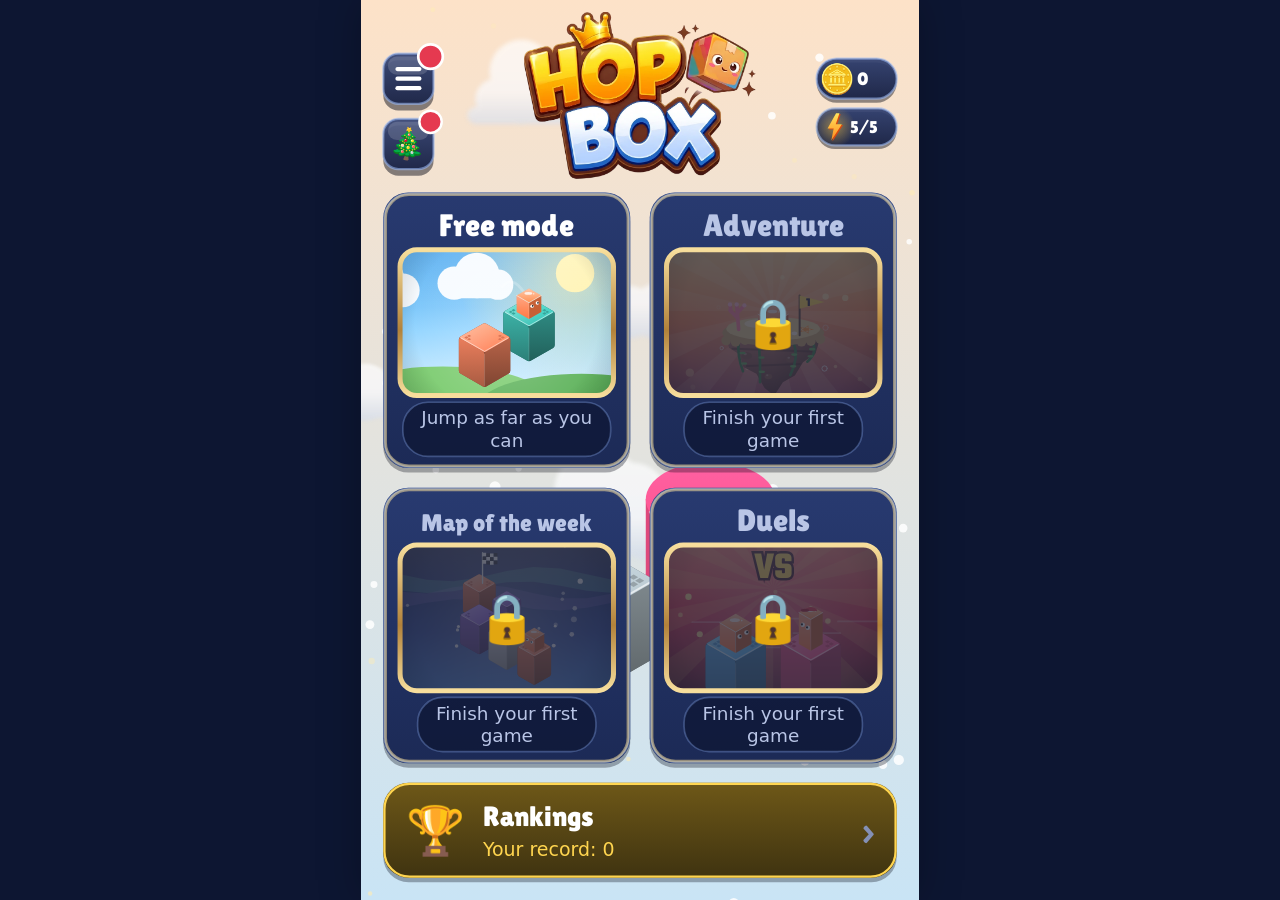
==== commit 33a4a65e: "Site Hop Box" ====
--- a/index.html
+++ b/index.html
@@ -13,7 +13,7 @@
   <link rel="manifest" href="manifest.webmanifest">
   <link rel="icon" href="icone.svg" type="image/svg+xml">
   <link rel="apple-touch-icon" href="icone-180.png">
-  <link rel="stylesheet" href="style.css?v=0aeec7c3">
+  <link rel="stylesheet" href="style.css?v=31e01d58">
 </head>
 <body>
   <canvas id="game" aria-label="Hop Box, jeu de saut" data-i18n-label="web.canvas_label"></canvas>
@@ -52,99 +52,99 @@
     </div>
   </div>
 
-  <script src="js/errors.js?v=0aeec7c3"></script>
-  <script src="js/i18n.js?v=0aeec7c3"></script>
-  <script src="js/gfx.js?v=0aeec7c3"></script>
-  <script src="js/scrolllist.js?v=0aeec7c3"></script>
-  <script src="js/difficulty.js?v=0aeec7c3"></script>
-  <script src="js/data.js?v=0aeec7c3"></script>
-  <script src="js/render.js?v=0aeec7c3"></script>
-  <script src="js/platform.js?v=0aeec7c3"></script>
-  <script src="js/island.js?v=0aeec7c3"></script>
-  <script src="js/space.js?v=0aeec7c3"></script>
-  <script src="js/idle.js?v=0aeec7c3"></script>
-  <script src="js/stats.js?v=0aeec7c3"></script>
-  <script src="js/ice.js?v=0aeec7c3"></script>
-  <script src="js/forest.js?v=0aeec7c3"></script>
-  <script src="js/heli.js?v=0aeec7c3"></script>
-  <script src="js/voyage.js?v=0aeec7c3"></script>
-  <script src="js/ufo.js?v=0aeec7c3"></script>
-  <script src="js/whale.js?v=0aeec7c3"></script>
-  <script src="js/sealife.js?v=0aeec7c3"></script>
-  <script src="js/spacelife.js?v=0aeec7c3"></script>
-  <script src="js/chapterambient.js?v=0aeec7c3"></script>
-  <script src="js/chapterdata.js?v=0aeec7c3"></script>
-  <script src="js/chapterhooks.js?v=0aeec7c3"></script>
-  <script src="js/polar.js?v=0aeec7c3"></script>
-  <script src="js/nuclear.js?v=0aeec7c3"></script>
-  <script src="js/daily.js?v=0aeec7c3"></script>
-  <script src="js/fest.js?v=0aeec7c3"></script>
-  <script src="js/festui.js?v=0aeec7c3"></script>
-  <script src="js/surprise.js?v=0aeec7c3"></script>
-  <script src="js/quest.js?v=0aeec7c3"></script>
-  <script src="js/questheart.js?v=0aeec7c3"></script>
-  <script src="js/energyoffer.js?v=0aeec7c3"></script>
-  <script src="js/duel.js?v=0aeec7c3"></script>
-  <script src="js/questchallenge.js?v=0aeec7c3"></script>
-  <script src="js/overheat.js?v=0aeec7c3"></script>
-  <script src="js/energygauge.js?v=0aeec7c3"></script>
-  <script src="js/gaugeskins.js?v=0aeec7c3"></script>
-  <script src="js/bigjump.js?v=0aeec7c3"></script>
-  <script src="js/questtheme.js?v=0aeec7c3"></script>
-  <script src="js/chapterheroes.js?v=0aeec7c3"></script>
-  <script src="js/mappaths.js?v=0aeec7c3"></script>
-  <script src="js/mapart.js?v=0aeec7c3"></script>
-  <script src="js/scenelive.js?v=0aeec7c3"></script>
-  <script src="js/chapterthemes.js?v=0aeec7c3"></script>
-  <script src="js/chapterthemes2.js?v=0aeec7c3"></script>
-  <script src="js/chapterthemes3.js?v=0aeec7c3"></script>
-  <script src="js/chapterthemes4.js?v=0aeec7c3"></script>
-  <script src="js/chapterthemes5.js?v=0aeec7c3"></script>
-  <script src="js/chapterbabylone.js?v=0aeec7c3"></script>
-  <script src="js/chapterolympe.js?v=0aeec7c3"></script>
-  <script src="js/chapterrome.js?v=0aeec7c3"></script>
-  <script src="js/chapterchine.js?v=0aeec7c3"></script>
-  <script src="js/chapteraztec.js?v=0aeec7c3"></script>
-  <script src="js/chapterinca.js?v=0aeec7c3"></script>
-  <script src="js/chaptervikings.js?v=0aeec7c3"></script>
-  <script src="js/chaptersigns.js?v=0aeec7c3"></script>
-  <script src="js/chapterstory.js?v=0aeec7c3"></script>
-  <script src="js/storyfx.js?v=0aeec7c3"></script>
-  <script src="js/chapters.js?v=0aeec7c3"></script>
-  <script src="js/langpicker.js?v=0aeec7c3"></script>
-  <script src="js/layercache.js?v=0aeec7c3"></script>
-  <script src="js/goldblock.js?v=0aeec7c3"></script>
-  <script src="js/perfectfx.js?v=0aeec7c3"></script>
-  <script src="js/share.js?v=0aeec7c3"></script>
-  <script src="js/volcano.js?v=0aeec7c3"></script>
-  <script src="js/satellite.js?v=0aeec7c3"></script>
-  <script src="js/bats.js?v=0aeec7c3"></script>
-  <script src="js/hornets.js?v=0aeec7c3"></script>
-  <script src="js/testmenu.js?v=0aeec7c3"></script>
-  <script src="js/bonus.js?v=0aeec7c3"></script>
-  <script src="js/balloon.js?v=0aeec7c3"></script>
-  <script src="js/character.js?v=0aeec7c3"></script>
-  <script src="js/specials.js?v=0aeec7c3"></script>
-  <script src="js/ads.js?v=0aeec7c3"></script>
-  <script src="js/progression.js?v=0aeec7c3"></script>
-  <script src="js/menus.js?v=0aeec7c3"></script>
-  <script src="js/zoompicker.js?v=0aeec7c3"></script>
-  <script src="js/bannerplane.js?v=0aeec7c3"></script>
-  <script src="js/homemenu.js?v=0aeec7c3"></script>
-  <script src="js/effects.js?v=0aeec7c3"></script>
-  <script src="js/screens.js?v=0aeec7c3"></script>
-  <script src="js/duels.js?v=0aeec7c3"></script>
-  <script src="js/weekly.js?v=0aeec7c3"></script>
-  <script src="js/sound.js?v=0aeec7c3"></script>
-  <script src="js/net.js?v=0aeec7c3"></script>
-  <script src="js/game.js?v=0aeec7c3"></script>
-  <script src="js/deathreplay.js?v=0aeec7c3"></script>
-  <script src="js/tutorial.js?v=0aeec7c3"></script>
-  <script src="js/assist.js?v=0aeec7c3"></script>
-  <script src="js/freeenergy.js?v=0aeec7c3"></script>
-  <script src="js/ranking.js?v=0aeec7c3"></script>
-  <script src="js/guide.js?v=0aeec7c3"></script>
-  <script src="js/telemetry.js?v=0aeec7c3"></script>
-  <script src="js/main.js?v=0aeec7c3"></script>
+  <script src="js/errors.js?v=31e01d58"></script>
+  <script src="js/i18n.js?v=31e01d58"></script>
+  <script src="js/gfx.js?v=31e01d58"></script>
+  <script src="js/scrolllist.js?v=31e01d58"></script>
+  <script src="js/difficulty.js?v=31e01d58"></script>
+  <script src="js/data.js?v=31e01d58"></script>
+  <script src="js/render.js?v=31e01d58"></script>
+  <script src="js/platform.js?v=31e01d58"></script>
+  <script src="js/island.js?v=31e01d58"></script>
+  <script src="js/space.js?v=31e01d58"></script>
+  <script src="js/idle.js?v=31e01d58"></script>
+  <script src="js/stats.js?v=31e01d58"></script>
+  <script src="js/ice.js?v=31e01d58"></script>
+  <script src="js/forest.js?v=31e01d58"></script>
+  <script src="js/heli.js?v=31e01d58"></script>
+  <script src="js/voyage.js?v=31e01d58"></script>
+  <script src="js/ufo.js?v=31e01d58"></script>
+  <script src="js/whale.js?v=31e01d58"></script>
+  <script src="js/sealife.js?v=31e01d58"></script>
+  <script src="js/spacelife.js?v=31e01d58"></script>
+  <script src="js/chapterambient.js?v=31e01d58"></script>
+  <script src="js/chapterdata.js?v=31e01d58"></script>
+  <script src="js/chapterhooks.js?v=31e01d58"></script>
+  <script src="js/polar.js?v=31e01d58"></script>
+  <script src="js/nuclear.js?v=31e01d58"></script>
+  <script src="js/daily.js?v=31e01d58"></script>
+  <script src="js/fest.js?v=31e01d58"></script>
+  <script src="js/festui.js?v=31e01d58"></script>
+  <script src="js/surprise.js?v=31e01d58"></script>
+  <script src="js/quest.js?v=31e01d58"></script>
+  <script src="js/questheart.js?v=31e01d58"></script>
+  <script src="js/energyoffer.js?v=31e01d58"></script>
+  <script src="js/duel.js?v=31e01d58"></script>
+  <script src="js/questchallenge.js?v=31e01d58"></script>
+  <script src="js/overheat.js?v=31e01d58"></script>
+  <script src="js/energygauge.js?v=31e01d58"></script>
+  <script src="js/gaugeskins.js?v=31e01d58"></script>
+  <script src="js/bigjump.js?v=31e01d58"></script>
+  <script src="js/questtheme.js?v=31e01d58"></script>
+  <script src="js/chapterheroes.js?v=31e01d58"></script>
+  <script src="js/mappaths.js?v=31e01d58"></script>
+  <script src="js/mapart.js?v=31e01d58"></script>
+  <script src="js/scenelive.js?v=31e01d58"></script>
+  <script src="js/chapterthemes.js?v=31e01d58"></script>
+  <script src="js/chapterthemes2.js?v=31e01d58"></script>
+  <script src="js/chapterthemes3.js?v=31e01d58"></script>
+  <script src="js/chapterthemes4.js?v=31e01d58"></script>
+  <script src="js/chapterthemes5.js?v=31e01d58"></script>
+  <script src="js/chapterbabylone.js?v=31e01d58"></script>
+  <script src="js/chapterolympe.js?v=31e01d58"></script>
+  <script src="js/chapterrome.js?v=31e01d58"></script>
+  <script src="js/chapterchine.js?v=31e01d58"></script>
+  <script src="js/chapteraztec.js?v=31e01d58"></script>
+  <script src="js/chapterinca.js?v=31e01d58"></script>
+  <script src="js/chaptervikings.js?v=31e01d58"></script>
+  <script src="js/chaptersigns.js?v=31e01d58"></script>
+  <script src="js/chapterstory.js?v=31e01d58"></script>
+  <script src="js/storyfx.js?v=31e01d58"></script>
+  <script src="js/chapters.js?v=31e01d58"></script>
+  <script src="js/langpicker.js?v=31e01d58"></script>
+  <script src="js/layercache.js?v=31e01d58"></script>
+  <script src="js/goldblock.js?v=31e01d58"></script>
+  <script src="js/perfectfx.js?v=31e01d58"></script>
+  <script src="js/share.js?v=31e01d58"></script>
+  <script src="js/volcano.js?v=31e01d58"></script>
+  <script src="js/satellite.js?v=31e01d58"></script>
+  <script src="js/bats.js?v=31e01d58"></script>
+  <script src="js/hornets.js?v=31e01d58"></script>
+  <script src="js/testmenu.js?v=31e01d58"></script>
+  <script src="js/bonus.js?v=31e01d58"></script>
+  <script src="js/balloon.js?v=31e01d58"></script>
+  <script src="js/character.js?v=31e01d58"></script>
+  <script src="js/specials.js?v=31e01d58"></script>
+  <script src="js/ads.js?v=31e01d58"></script>
+  <script src="js/progression.js?v=31e01d58"></script>
+  <script src="js/menus.js?v=31e01d58"></script>
+  <script src="js/zoompicker.js?v=31e01d58"></script>
+  <script src="js/bannerplane.js?v=31e01d58"></script>
+  <script src="js/homemenu.js?v=31e01d58"></script>
+  <script src="js/effects.js?v=31e01d58"></script>
+  <script src="js/screens.js?v=31e01d58"></script>
+  <script src="js/duels.js?v=31e01d58"></script>
+  <script src="js/weekly.js?v=31e01d58"></script>
+  <script src="js/sound.js?v=31e01d58"></script>
+  <script src="js/net.js?v=31e01d58"></script>
+  <script src="js/game.js?v=31e01d58"></script>
+  <script src="js/deathreplay.js?v=31e01d58"></script>
+  <script src="js/tutorial.js?v=31e01d58"></script>
+  <script src="js/assist.js?v=31e01d58"></script>
+  <script src="js/freeenergy.js?v=31e01d58"></script>
+  <script src="js/ranking.js?v=31e01d58"></script>
+  <script src="js/guide.js?v=31e01d58"></script>
+  <script src="js/telemetry.js?v=31e01d58"></script>
+  <script src="js/main.js?v=31e01d58"></script>
 </body>
 </html>
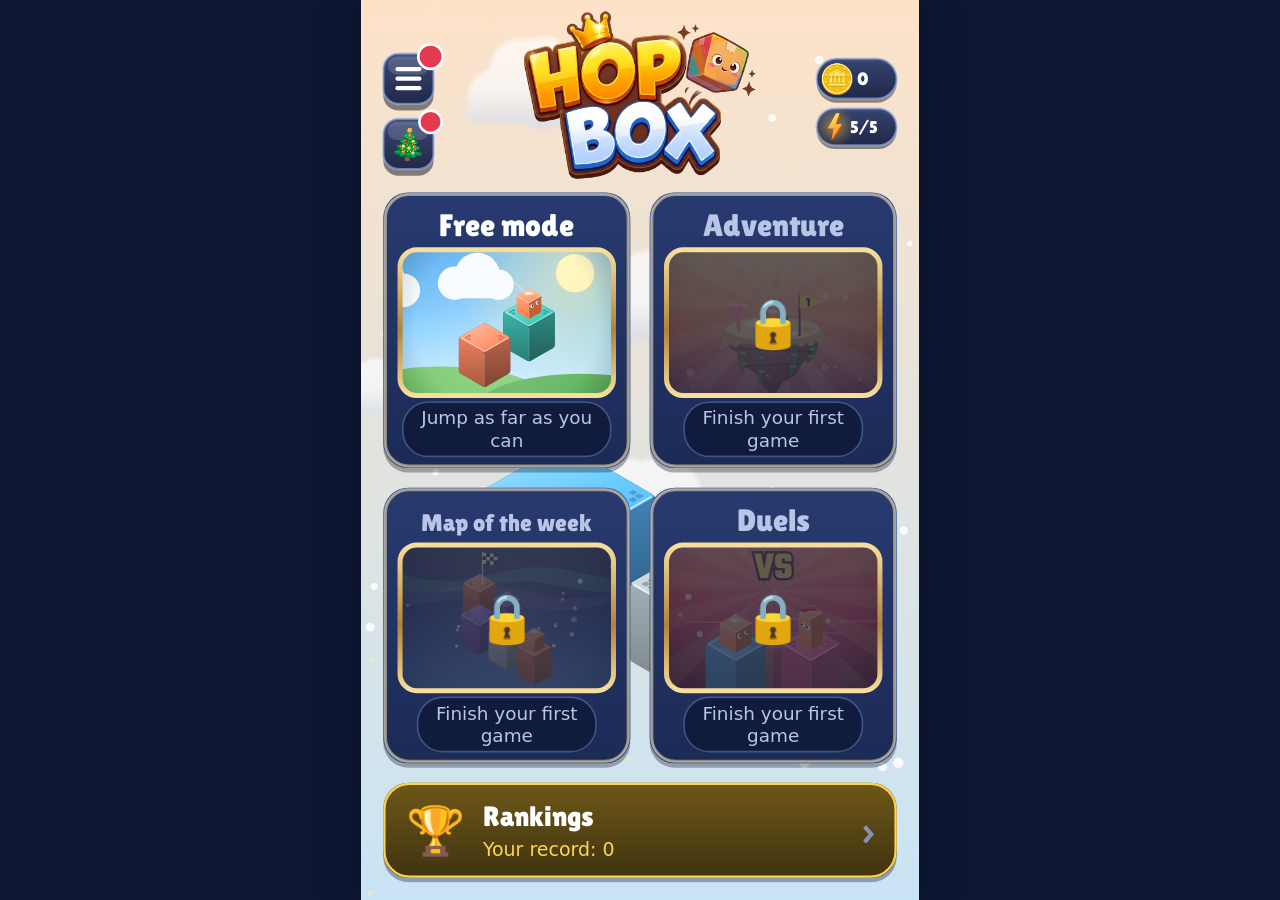
==== commit 02a220db: "Site Hop Box" ====
--- a/index.html
+++ b/index.html
@@ -13,7 +13,7 @@
   <link rel="manifest" href="manifest.webmanifest">
   <link rel="icon" href="icone.svg" type="image/svg+xml">
   <link rel="apple-touch-icon" href="icone-180.png">
-  <link rel="stylesheet" href="style.css?v=31e01d58">
+  <link rel="stylesheet" href="style.css?v=84c39993">
 </head>
 <body>
   <canvas id="game" aria-label="Hop Box, jeu de saut" data-i18n-label="web.canvas_label"></canvas>
@@ -52,99 +52,99 @@
     </div>
   </div>
 
-  <script src="js/errors.js?v=31e01d58"></script>
-  <script src="js/i18n.js?v=31e01d58"></script>
-  <script src="js/gfx.js?v=31e01d58"></script>
-  <script src="js/scrolllist.js?v=31e01d58"></script>
-  <script src="js/difficulty.js?v=31e01d58"></script>
-  <script src="js/data.js?v=31e01d58"></script>
-  <script src="js/render.js?v=31e01d58"></script>
-  <script src="js/platform.js?v=31e01d58"></script>
-  <script src="js/island.js?v=31e01d58"></script>
-  <script src="js/space.js?v=31e01d58"></script>
-  <script src="js/idle.js?v=31e01d58"></script>
-  <script src="js/stats.js?v=31e01d58"></script>
-  <script src="js/ice.js?v=31e01d58"></script>
-  <script src="js/forest.js?v=31e01d58"></script>
-  <script src="js/heli.js?v=31e01d58"></script>
-  <script src="js/voyage.js?v=31e01d58"></script>
-  <script src="js/ufo.js?v=31e01d58"></script>
-  <script src="js/whale.js?v=31e01d58"></script>
-  <script src="js/sealife.js?v=31e01d58"></script>
-  <script src="js/spacelife.js?v=31e01d58"></script>
-  <script src="js/chapterambient.js?v=31e01d58"></script>
-  <script src="js/chapterdata.js?v=31e01d58"></script>
-  <script src="js/chapterhooks.js?v=31e01d58"></script>
-  <script src="js/polar.js?v=31e01d58"></script>
-  <script src="js/nuclear.js?v=31e01d58"></script>
-  <script src="js/daily.js?v=31e01d58"></script>
-  <script src="js/fest.js?v=31e01d58"></script>
-  <script src="js/festui.js?v=31e01d58"></script>
-  <script src="js/surprise.js?v=31e01d58"></script>
-  <script src="js/quest.js?v=31e01d58"></script>
-  <script src="js/questheart.js?v=31e01d58"></script>
-  <script src="js/energyoffer.js?v=31e01d58"></script>
-  <script src="js/duel.js?v=31e01d58"></script>
-  <script src="js/questchallenge.js?v=31e01d58"></script>
-  <script src="js/overheat.js?v=31e01d58"></script>
-  <script src="js/energygauge.js?v=31e01d58"></script>
-  <script src="js/gaugeskins.js?v=31e01d58"></script>
-  <script src="js/bigjump.js?v=31e01d58"></script>
-  <script src="js/questtheme.js?v=31e01d58"></script>
-  <script src="js/chapterheroes.js?v=31e01d58"></script>
-  <script src="js/mappaths.js?v=31e01d58"></script>
-  <script src="js/mapart.js?v=31e01d58"></script>
-  <script src="js/scenelive.js?v=31e01d58"></script>
-  <script src="js/chapterthemes.js?v=31e01d58"></script>
-  <script src="js/chapterthemes2.js?v=31e01d58"></script>
-  <script src="js/chapterthemes3.js?v=31e01d58"></script>
-  <script src="js/chapterthemes4.js?v=31e01d58"></script>
-  <script src="js/chapterthemes5.js?v=31e01d58"></script>
-  <script src="js/chapterbabylone.js?v=31e01d58"></script>
-  <script src="js/chapterolympe.js?v=31e01d58"></script>
-  <script src="js/chapterrome.js?v=31e01d58"></script>
-  <script src="js/chapterchine.js?v=31e01d58"></script>
-  <script src="js/chapteraztec.js?v=31e01d58"></script>
-  <script src="js/chapterinca.js?v=31e01d58"></script>
-  <script src="js/chaptervikings.js?v=31e01d58"></script>
-  <script src="js/chaptersigns.js?v=31e01d58"></script>
-  <script src="js/chapterstory.js?v=31e01d58"></script>
-  <script src="js/storyfx.js?v=31e01d58"></script>
-  <script src="js/chapters.js?v=31e01d58"></script>
-  <script src="js/langpicker.js?v=31e01d58"></script>
-  <script src="js/layercache.js?v=31e01d58"></script>
-  <script src="js/goldblock.js?v=31e01d58"></script>
-  <script src="js/perfectfx.js?v=31e01d58"></script>
-  <script src="js/share.js?v=31e01d58"></script>
-  <script src="js/volcano.js?v=31e01d58"></script>
-  <script src="js/satellite.js?v=31e01d58"></script>
-  <script src="js/bats.js?v=31e01d58"></script>
-  <script src="js/hornets.js?v=31e01d58"></script>
-  <script src="js/testmenu.js?v=31e01d58"></script>
-  <script src="js/bonus.js?v=31e01d58"></script>
-  <script src="js/balloon.js?v=31e01d58"></script>
-  <script src="js/character.js?v=31e01d58"></script>
-  <script src="js/specials.js?v=31e01d58"></script>
-  <script src="js/ads.js?v=31e01d58"></script>
-  <script src="js/progression.js?v=31e01d58"></script>
-  <script src="js/menus.js?v=31e01d58"></script>
-  <script src="js/zoompicker.js?v=31e01d58"></script>
-  <script src="js/bannerplane.js?v=31e01d58"></script>
-  <script src="js/homemenu.js?v=31e01d58"></script>
-  <script src="js/effects.js?v=31e01d58"></script>
-  <script src="js/screens.js?v=31e01d58"></script>
-  <script src="js/duels.js?v=31e01d58"></script>
-  <script src="js/weekly.js?v=31e01d58"></script>
-  <script src="js/sound.js?v=31e01d58"></script>
-  <script src="js/net.js?v=31e01d58"></script>
-  <script src="js/game.js?v=31e01d58"></script>
-  <script src="js/deathreplay.js?v=31e01d58"></script>
-  <script src="js/tutorial.js?v=31e01d58"></script>
-  <script src="js/assist.js?v=31e01d58"></script>
-  <script src="js/freeenergy.js?v=31e01d58"></script>
-  <script src="js/ranking.js?v=31e01d58"></script>
-  <script src="js/guide.js?v=31e01d58"></script>
-  <script src="js/telemetry.js?v=31e01d58"></script>
-  <script src="js/main.js?v=31e01d58"></script>
+  <script src="js/errors.js?v=84c39993"></script>
+  <script src="js/i18n.js?v=84c39993"></script>
+  <script src="js/gfx.js?v=84c39993"></script>
+  <script src="js/scrolllist.js?v=84c39993"></script>
+  <script src="js/difficulty.js?v=84c39993"></script>
+  <script src="js/data.js?v=84c39993"></script>
+  <script src="js/render.js?v=84c39993"></script>
+  <script src="js/platform.js?v=84c39993"></script>
+  <script src="js/island.js?v=84c39993"></script>
+  <script src="js/space.js?v=84c39993"></script>
+  <script src="js/idle.js?v=84c39993"></script>
+  <script src="js/stats.js?v=84c39993"></script>
+  <script src="js/ice.js?v=84c39993"></script>
+  <script src="js/forest.js?v=84c39993"></script>
+  <script src="js/heli.js?v=84c39993"></script>
+  <script src="js/voyage.js?v=84c39993"></script>
+  <script src="js/ufo.js?v=84c39993"></script>
+  <script src="js/whale.js?v=84c39993"></script>
+  <script src="js/sealife.js?v=84c39993"></script>
+  <script src="js/spacelife.js?v=84c39993"></script>
+  <script src="js/chapterambient.js?v=84c39993"></script>
+  <script src="js/chapterdata.js?v=84c39993"></script>
+  <script src="js/chapterhooks.js?v=84c39993"></script>
+  <script src="js/polar.js?v=84c39993"></script>
+  <script src="js/nuclear.js?v=84c39993"></script>
+  <script src="js/daily.js?v=84c39993"></script>
+  <script src="js/fest.js?v=84c39993"></script>
+  <script src="js/festui.js?v=84c39993"></script>
+  <script src="js/surprise.js?v=84c39993"></script>
+  <script src="js/quest.js?v=84c39993"></script>
+  <script src="js/questheart.js?v=84c39993"></script>
+  <script src="js/energyoffer.js?v=84c39993"></script>
+  <script src="js/duel.js?v=84c39993"></script>
+  <script src="js/questchallenge.js?v=84c39993"></script>
+  <script src="js/overheat.js?v=84c39993"></script>
+  <script src="js/energygauge.js?v=84c39993"></script>
+  <script src="js/gaugeskins.js?v=84c39993"></script>
+  <script src="js/bigjump.js?v=84c39993"></script>
+  <script src="js/questtheme.js?v=84c39993"></script>
+  <script src="js/chapterheroes.js?v=84c39993"></script>
+  <script src="js/mappaths.js?v=84c39993"></script>
+  <script src="js/mapart.js?v=84c39993"></script>
+  <script src="js/scenelive.js?v=84c39993"></script>
+  <script src="js/chapterthemes.js?v=84c39993"></script>
+  <script src="js/chapterthemes2.js?v=84c39993"></script>
+  <script src="js/chapterthemes3.js?v=84c39993"></script>
+  <script src="js/chapterthemes4.js?v=84c39993"></script>
+  <script src="js/chapterthemes5.js?v=84c39993"></script>
+  <script src="js/chapterbabylone.js?v=84c39993"></script>
+  <script src="js/chapterolympe.js?v=84c39993"></script>
+  <script src="js/chapterrome.js?v=84c39993"></script>
+  <script src="js/chapterchine.js?v=84c39993"></script>
+  <script src="js/chapteraztec.js?v=84c39993"></script>
+  <script src="js/chapterinca.js?v=84c39993"></script>
+  <script src="js/chaptervikings.js?v=84c39993"></script>
+  <script src="js/chaptersigns.js?v=84c39993"></script>
+  <script src="js/chapterstory.js?v=84c39993"></script>
+  <script src="js/storyfx.js?v=84c39993"></script>
+  <script src="js/chapters.js?v=84c39993"></script>
+  <script src="js/langpicker.js?v=84c39993"></script>
+  <script src="js/layercache.js?v=84c39993"></script>
+  <script src="js/goldblock.js?v=84c39993"></script>
+  <script src="js/perfectfx.js?v=84c39993"></script>
+  <script src="js/share.js?v=84c39993"></script>
+  <script src="js/volcano.js?v=84c39993"></script>
+  <script src="js/satellite.js?v=84c39993"></script>
+  <script src="js/bats.js?v=84c39993"></script>
+  <script src="js/hornets.js?v=84c39993"></script>
+  <script src="js/testmenu.js?v=84c39993"></script>
+  <script src="js/bonus.js?v=84c39993"></script>
+  <script src="js/balloon.js?v=84c39993"></script>
+  <script src="js/character.js?v=84c39993"></script>
+  <script src="js/specials.js?v=84c39993"></script>
+  <script src="js/ads.js?v=84c39993"></script>
+  <script src="js/progression.js?v=84c39993"></script>
+  <script src="js/menus.js?v=84c39993"></script>
+  <script src="js/zoompicker.js?v=84c39993"></script>
+  <script src="js/bannerplane.js?v=84c39993"></script>
+  <script src="js/homemenu.js?v=84c39993"></script>
+  <script src="js/effects.js?v=84c39993"></script>
+  <script src="js/screens.js?v=84c39993"></script>
+  <script src="js/duels.js?v=84c39993"></script>
+  <script src="js/weekly.js?v=84c39993"></script>
+  <script src="js/sound.js?v=84c39993"></script>
+  <script src="js/net.js?v=84c39993"></script>
+  <script src="js/game.js?v=84c39993"></script>
+  <script src="js/deathreplay.js?v=84c39993"></script>
+  <script src="js/tutorial.js?v=84c39993"></script>
+  <script src="js/assist.js?v=84c39993"></script>
+  <script src="js/freeenergy.js?v=84c39993"></script>
+  <script src="js/ranking.js?v=84c39993"></script>
+  <script src="js/guide.js?v=84c39993"></script>
+  <script src="js/telemetry.js?v=84c39993"></script>
+  <script src="js/main.js?v=84c39993"></script>
 </body>
 </html>
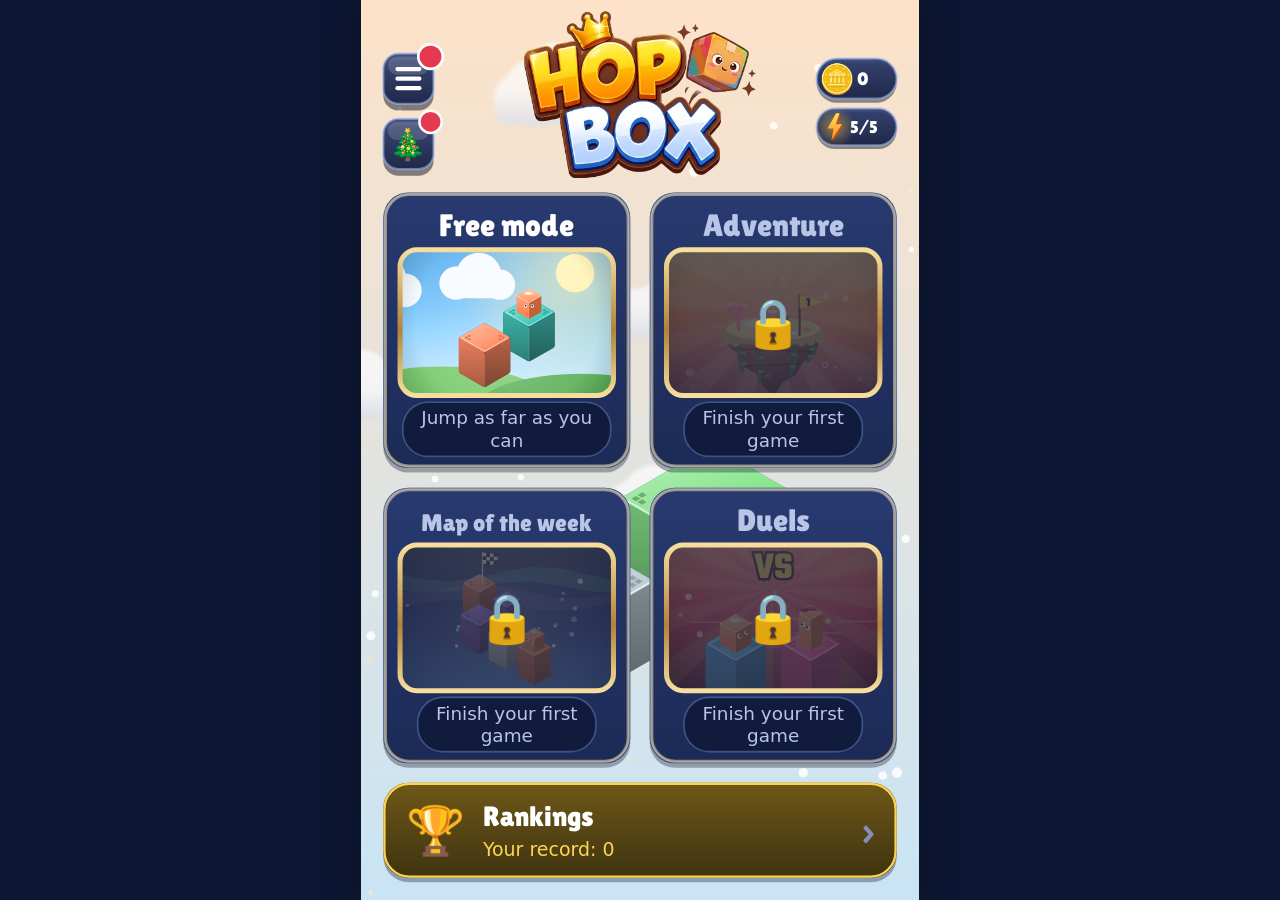
==== commit 4480a072: "Site Hop Box" ====
--- a/index.html
+++ b/index.html
@@ -13,7 +13,7 @@
   <link rel="manifest" href="manifest.webmanifest">
   <link rel="icon" href="icone.svg" type="image/svg+xml">
   <link rel="apple-touch-icon" href="icone-180.png">
-  <link rel="stylesheet" href="style.css?v=84c39993">
+  <link rel="stylesheet" href="style.css?v=35c47227">
 </head>
 <body>
   <canvas id="game" aria-label="Hop Box, jeu de saut" data-i18n-label="web.canvas_label"></canvas>
@@ -52,99 +52,99 @@
     </div>
   </div>
 
-  <script src="js/errors.js?v=84c39993"></script>
-  <script src="js/i18n.js?v=84c39993"></script>
-  <script src="js/gfx.js?v=84c39993"></script>
-  <script src="js/scrolllist.js?v=84c39993"></script>
-  <script src="js/difficulty.js?v=84c39993"></script>
-  <script src="js/data.js?v=84c39993"></script>
-  <script src="js/render.js?v=84c39993"></script>
-  <script src="js/platform.js?v=84c39993"></script>
-  <script src="js/island.js?v=84c39993"></script>
-  <script src="js/space.js?v=84c39993"></script>
-  <script src="js/idle.js?v=84c39993"></script>
-  <script src="js/stats.js?v=84c39993"></script>
-  <script src="js/ice.js?v=84c39993"></script>
-  <script src="js/forest.js?v=84c39993"></script>
-  <script src="js/heli.js?v=84c39993"></script>
-  <script src="js/voyage.js?v=84c39993"></script>
-  <script src="js/ufo.js?v=84c39993"></script>
-  <script src="js/whale.js?v=84c39993"></script>
-  <script src="js/sealife.js?v=84c39993"></script>
-  <script src="js/spacelife.js?v=84c39993"></script>
-  <script src="js/chapterambient.js?v=84c39993"></script>
-  <script src="js/chapterdata.js?v=84c39993"></script>
-  <script src="js/chapterhooks.js?v=84c39993"></script>
-  <script src="js/polar.js?v=84c39993"></script>
-  <script src="js/nuclear.js?v=84c39993"></script>
-  <script src="js/daily.js?v=84c39993"></script>
-  <script src="js/fest.js?v=84c39993"></script>
-  <script src="js/festui.js?v=84c39993"></script>
-  <script src="js/surprise.js?v=84c39993"></script>
-  <script src="js/quest.js?v=84c39993"></script>
-  <script src="js/questheart.js?v=84c39993"></script>
-  <script src="js/energyoffer.js?v=84c39993"></script>
-  <script src="js/duel.js?v=84c39993"></script>
-  <script src="js/questchallenge.js?v=84c39993"></script>
-  <script src="js/overheat.js?v=84c39993"></script>
-  <script src="js/energygauge.js?v=84c39993"></script>
-  <script src="js/gaugeskins.js?v=84c39993"></script>
-  <script src="js/bigjump.js?v=84c39993"></script>
-  <script src="js/questtheme.js?v=84c39993"></script>
-  <script src="js/chapterheroes.js?v=84c39993"></script>
-  <script src="js/mappaths.js?v=84c39993"></script>
-  <script src="js/mapart.js?v=84c39993"></script>
-  <script src="js/scenelive.js?v=84c39993"></script>
-  <script src="js/chapterthemes.js?v=84c39993"></script>
-  <script src="js/chapterthemes2.js?v=84c39993"></script>
-  <script src="js/chapterthemes3.js?v=84c39993"></script>
-  <script src="js/chapterthemes4.js?v=84c39993"></script>
-  <script src="js/chapterthemes5.js?v=84c39993"></script>
-  <script src="js/chapterbabylone.js?v=84c39993"></script>
-  <script src="js/chapterolympe.js?v=84c39993"></script>
-  <script src="js/chapterrome.js?v=84c39993"></script>
-  <script src="js/chapterchine.js?v=84c39993"></script>
-  <script src="js/chapteraztec.js?v=84c39993"></script>
-  <script src="js/chapterinca.js?v=84c39993"></script>
-  <script src="js/chaptervikings.js?v=84c39993"></script>
-  <script src="js/chaptersigns.js?v=84c39993"></script>
-  <script src="js/chapterstory.js?v=84c39993"></script>
-  <script src="js/storyfx.js?v=84c39993"></script>
-  <script src="js/chapters.js?v=84c39993"></script>
-  <script src="js/langpicker.js?v=84c39993"></script>
-  <script src="js/layercache.js?v=84c39993"></script>
-  <script src="js/goldblock.js?v=84c39993"></script>
-  <script src="js/perfectfx.js?v=84c39993"></script>
-  <script src="js/share.js?v=84c39993"></script>
-  <script src="js/volcano.js?v=84c39993"></script>
-  <script src="js/satellite.js?v=84c39993"></script>
-  <script src="js/bats.js?v=84c39993"></script>
-  <script src="js/hornets.js?v=84c39993"></script>
-  <script src="js/testmenu.js?v=84c39993"></script>
-  <script src="js/bonus.js?v=84c39993"></script>
-  <script src="js/balloon.js?v=84c39993"></script>
-  <script src="js/character.js?v=84c39993"></script>
-  <script src="js/specials.js?v=84c39993"></script>
-  <script src="js/ads.js?v=84c39993"></script>
-  <script src="js/progression.js?v=84c39993"></script>
-  <script src="js/menus.js?v=84c39993"></script>
-  <script src="js/zoompicker.js?v=84c39993"></script>
-  <script src="js/bannerplane.js?v=84c39993"></script>
-  <script src="js/homemenu.js?v=84c39993"></script>
-  <script src="js/effects.js?v=84c39993"></script>
-  <script src="js/screens.js?v=84c39993"></script>
-  <script src="js/duels.js?v=84c39993"></script>
-  <script src="js/weekly.js?v=84c39993"></script>
-  <script src="js/sound.js?v=84c39993"></script>
-  <script src="js/net.js?v=84c39993"></script>
-  <script src="js/game.js?v=84c39993"></script>
-  <script src="js/deathreplay.js?v=84c39993"></script>
-  <script src="js/tutorial.js?v=84c39993"></script>
-  <script src="js/assist.js?v=84c39993"></script>
-  <script src="js/freeenergy.js?v=84c39993"></script>
-  <script src="js/ranking.js?v=84c39993"></script>
-  <script src="js/guide.js?v=84c39993"></script>
-  <script src="js/telemetry.js?v=84c39993"></script>
-  <script src="js/main.js?v=84c39993"></script>
+  <script src="js/errors.js?v=35c47227"></script>
+  <script src="js/i18n.js?v=35c47227"></script>
+  <script src="js/gfx.js?v=35c47227"></script>
+  <script src="js/scrolllist.js?v=35c47227"></script>
+  <script src="js/difficulty.js?v=35c47227"></script>
+  <script src="js/data.js?v=35c47227"></script>
+  <script src="js/render.js?v=35c47227"></script>
+  <script src="js/platform.js?v=35c47227"></script>
+  <script src="js/island.js?v=35c47227"></script>
+  <script src="js/space.js?v=35c47227"></script>
+  <script src="js/idle.js?v=35c47227"></script>
+  <script src="js/stats.js?v=35c47227"></script>
+  <script src="js/ice.js?v=35c47227"></script>
+  <script src="js/forest.js?v=35c47227"></script>
+  <script src="js/heli.js?v=35c47227"></script>
+  <script src="js/voyage.js?v=35c47227"></script>
+  <script src="js/ufo.js?v=35c47227"></script>
+  <script src="js/whale.js?v=35c47227"></script>
+  <script src="js/sealife.js?v=35c47227"></script>
+  <script src="js/spacelife.js?v=35c47227"></script>
+  <script src="js/chapterambient.js?v=35c47227"></script>
+  <script src="js/chapterdata.js?v=35c47227"></script>
+  <script src="js/chapterhooks.js?v=35c47227"></script>
+  <script src="js/polar.js?v=35c47227"></script>
+  <script src="js/nuclear.js?v=35c47227"></script>
+  <script src="js/daily.js?v=35c47227"></script>
+  <script src="js/fest.js?v=35c47227"></script>
+  <script src="js/festui.js?v=35c47227"></script>
+  <script src="js/surprise.js?v=35c47227"></script>
+  <script src="js/quest.js?v=35c47227"></script>
+  <script src="js/questheart.js?v=35c47227"></script>
+  <script src="js/energyoffer.js?v=35c47227"></script>
+  <script src="js/duel.js?v=35c47227"></script>
+  <script src="js/questchallenge.js?v=35c47227"></script>
+  <script src="js/overheat.js?v=35c47227"></script>
+  <script src="js/energygauge.js?v=35c47227"></script>
+  <script src="js/gaugeskins.js?v=35c47227"></script>
+  <script src="js/bigjump.js?v=35c47227"></script>
+  <script src="js/questtheme.js?v=35c47227"></script>
+  <script src="js/chapterheroes.js?v=35c47227"></script>
+  <script src="js/mappaths.js?v=35c47227"></script>
+  <script src="js/mapart.js?v=35c47227"></script>
+  <script src="js/scenelive.js?v=35c47227"></script>
+  <script src="js/chapterthemes.js?v=35c47227"></script>
+  <script src="js/chapterthemes2.js?v=35c47227"></script>
+  <script src="js/chapterthemes3.js?v=35c47227"></script>
+  <script src="js/chapterthemes4.js?v=35c47227"></script>
+  <script src="js/chapterthemes5.js?v=35c47227"></script>
+  <script src="js/chapterbabylone.js?v=35c47227"></script>
+  <script src="js/chapterolympe.js?v=35c47227"></script>
+  <script src="js/chapterrome.js?v=35c47227"></script>
+  <script src="js/chapterchine.js?v=35c47227"></script>
+  <script src="js/chapteraztec.js?v=35c47227"></script>
+  <script src="js/chapterinca.js?v=35c47227"></script>
+  <script src="js/chaptervikings.js?v=35c47227"></script>
+  <script src="js/chaptersigns.js?v=35c47227"></script>
+  <script src="js/chapterstory.js?v=35c47227"></script>
+  <script src="js/storyfx.js?v=35c47227"></script>
+  <script src="js/chapters.js?v=35c47227"></script>
+  <script src="js/langpicker.js?v=35c47227"></script>
+  <script src="js/layercache.js?v=35c47227"></script>
+  <script src="js/goldblock.js?v=35c47227"></script>
+  <script src="js/perfectfx.js?v=35c47227"></script>
+  <script src="js/share.js?v=35c47227"></script>
+  <script src="js/volcano.js?v=35c47227"></script>
+  <script src="js/satellite.js?v=35c47227"></script>
+  <script src="js/bats.js?v=35c47227"></script>
+  <script src="js/hornets.js?v=35c47227"></script>
+  <script src="js/testmenu.js?v=35c47227"></script>
+  <script src="js/bonus.js?v=35c47227"></script>
+  <script src="js/balloon.js?v=35c47227"></script>
+  <script src="js/character.js?v=35c47227"></script>
+  <script src="js/specials.js?v=35c47227"></script>
+  <script src="js/ads.js?v=35c47227"></script>
+  <script src="js/progression.js?v=35c47227"></script>
+  <script src="js/menus.js?v=35c47227"></script>
+  <script src="js/zoompicker.js?v=35c47227"></script>
+  <script src="js/bannerplane.js?v=35c47227"></script>
+  <script src="js/homemenu.js?v=35c47227"></script>
+  <script src="js/effects.js?v=35c47227"></script>
+  <script src="js/screens.js?v=35c47227"></script>
+  <script src="js/duels.js?v=35c47227"></script>
+  <script src="js/weekly.js?v=35c47227"></script>
+  <script src="js/sound.js?v=35c47227"></script>
+  <script src="js/net.js?v=35c47227"></script>
+  <script src="js/game.js?v=35c47227"></script>
+  <script src="js/deathreplay.js?v=35c47227"></script>
+  <script src="js/tutorial.js?v=35c47227"></script>
+  <script src="js/assist.js?v=35c47227"></script>
+  <script src="js/freeenergy.js?v=35c47227"></script>
+  <script src="js/ranking.js?v=35c47227"></script>
+  <script src="js/guide.js?v=35c47227"></script>
+  <script src="js/telemetry.js?v=35c47227"></script>
+  <script src="js/main.js?v=35c47227"></script>
 </body>
 </html>
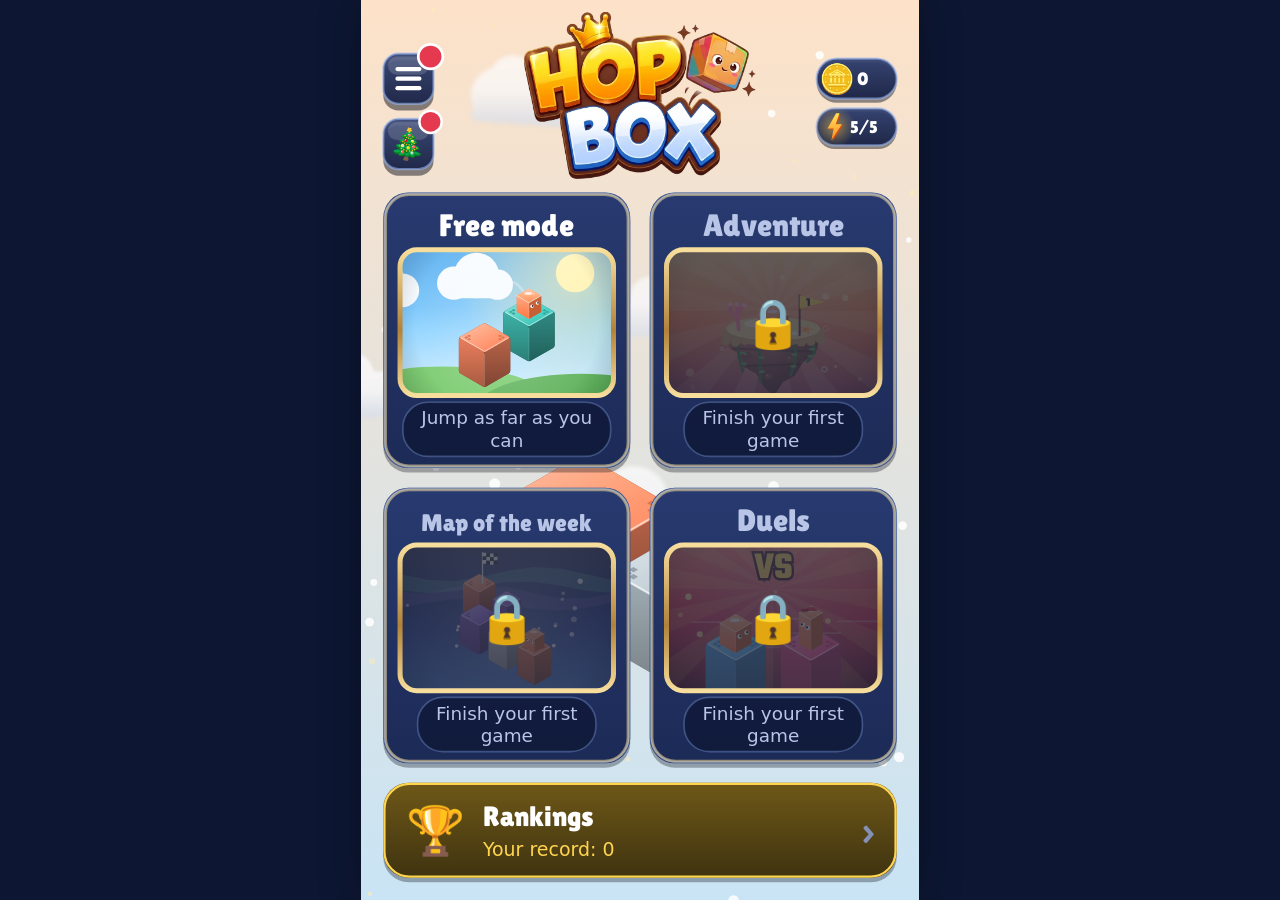
==== commit 12e7e844: "Site Hop Box" ====
--- a/index.html
+++ b/index.html
@@ -13,7 +13,7 @@
   <link rel="manifest" href="manifest.webmanifest">
   <link rel="icon" href="icone.svg" type="image/svg+xml">
   <link rel="apple-touch-icon" href="icone-180.png">
-  <link rel="stylesheet" href="style.css?v=35c47227">
+  <link rel="stylesheet" href="style.css?v=b013c465">
 </head>
 <body>
   <canvas id="game" aria-label="Hop Box, jeu de saut" data-i18n-label="web.canvas_label"></canvas>
@@ -52,99 +52,99 @@
     </div>
   </div>
 
-  <script src="js/errors.js?v=35c47227"></script>
-  <script src="js/i18n.js?v=35c47227"></script>
-  <script src="js/gfx.js?v=35c47227"></script>
-  <script src="js/scrolllist.js?v=35c47227"></script>
-  <script src="js/difficulty.js?v=35c47227"></script>
-  <script src="js/data.js?v=35c47227"></script>
-  <script src="js/render.js?v=35c47227"></script>
-  <script src="js/platform.js?v=35c47227"></script>
-  <script src="js/island.js?v=35c47227"></script>
-  <script src="js/space.js?v=35c47227"></script>
-  <script src="js/idle.js?v=35c47227"></script>
-  <script src="js/stats.js?v=35c47227"></script>
-  <script src="js/ice.js?v=35c47227"></script>
-  <script src="js/forest.js?v=35c47227"></script>
-  <script src="js/heli.js?v=35c47227"></script>
-  <script src="js/voyage.js?v=35c47227"></script>
-  <script src="js/ufo.js?v=35c47227"></script>
-  <script src="js/whale.js?v=35c47227"></script>
-  <script src="js/sealife.js?v=35c47227"></script>
-  <script src="js/spacelife.js?v=35c47227"></script>
-  <script src="js/chapterambient.js?v=35c47227"></script>
-  <script src="js/chapterdata.js?v=35c47227"></script>
-  <script src="js/chapterhooks.js?v=35c47227"></script>
-  <script src="js/polar.js?v=35c47227"></script>
-  <script src="js/nuclear.js?v=35c47227"></script>
-  <script src="js/daily.js?v=35c47227"></script>
-  <script src="js/fest.js?v=35c47227"></script>
-  <script src="js/festui.js?v=35c47227"></script>
-  <script src="js/surprise.js?v=35c47227"></script>
-  <script src="js/quest.js?v=35c47227"></script>
-  <script src="js/questheart.js?v=35c47227"></script>
-  <script src="js/energyoffer.js?v=35c47227"></script>
-  <script src="js/duel.js?v=35c47227"></script>
-  <script src="js/questchallenge.js?v=35c47227"></script>
-  <script src="js/overheat.js?v=35c47227"></script>
-  <script src="js/energygauge.js?v=35c47227"></script>
-  <script src="js/gaugeskins.js?v=35c47227"></script>
-  <script src="js/bigjump.js?v=35c47227"></script>
-  <script src="js/questtheme.js?v=35c47227"></script>
-  <script src="js/chapterheroes.js?v=35c47227"></script>
-  <script src="js/mappaths.js?v=35c47227"></script>
-  <script src="js/mapart.js?v=35c47227"></script>
-  <script src="js/scenelive.js?v=35c47227"></script>
-  <script src="js/chapterthemes.js?v=35c47227"></script>
-  <script src="js/chapterthemes2.js?v=35c47227"></script>
-  <script src="js/chapterthemes3.js?v=35c47227"></script>
-  <script src="js/chapterthemes4.js?v=35c47227"></script>
-  <script src="js/chapterthemes5.js?v=35c47227"></script>
-  <script src="js/chapterbabylone.js?v=35c47227"></script>
-  <script src="js/chapterolympe.js?v=35c47227"></script>
-  <script src="js/chapterrome.js?v=35c47227"></script>
-  <script src="js/chapterchine.js?v=35c47227"></script>
-  <script src="js/chapteraztec.js?v=35c47227"></script>
-  <script src="js/chapterinca.js?v=35c47227"></script>
-  <script src="js/chaptervikings.js?v=35c47227"></script>
-  <script src="js/chaptersigns.js?v=35c47227"></script>
-  <script src="js/chapterstory.js?v=35c47227"></script>
-  <script src="js/storyfx.js?v=35c47227"></script>
-  <script src="js/chapters.js?v=35c47227"></script>
-  <script src="js/langpicker.js?v=35c47227"></script>
-  <script src="js/layercache.js?v=35c47227"></script>
-  <script src="js/goldblock.js?v=35c47227"></script>
-  <script src="js/perfectfx.js?v=35c47227"></script>
-  <script src="js/share.js?v=35c47227"></script>
-  <script src="js/volcano.js?v=35c47227"></script>
-  <script src="js/satellite.js?v=35c47227"></script>
-  <script src="js/bats.js?v=35c47227"></script>
-  <script src="js/hornets.js?v=35c47227"></script>
-  <script src="js/testmenu.js?v=35c47227"></script>
-  <script src="js/bonus.js?v=35c47227"></script>
-  <script src="js/balloon.js?v=35c47227"></script>
-  <script src="js/character.js?v=35c47227"></script>
-  <script src="js/specials.js?v=35c47227"></script>
-  <script src="js/ads.js?v=35c47227"></script>
-  <script src="js/progression.js?v=35c47227"></script>
-  <script src="js/menus.js?v=35c47227"></script>
-  <script src="js/zoompicker.js?v=35c47227"></script>
-  <script src="js/bannerplane.js?v=35c47227"></script>
-  <script src="js/homemenu.js?v=35c47227"></script>
-  <script src="js/effects.js?v=35c47227"></script>
-  <script src="js/screens.js?v=35c47227"></script>
-  <script src="js/duels.js?v=35c47227"></script>
-  <script src="js/weekly.js?v=35c47227"></script>
-  <script src="js/sound.js?v=35c47227"></script>
-  <script src="js/net.js?v=35c47227"></script>
-  <script src="js/game.js?v=35c47227"></script>
-  <script src="js/deathreplay.js?v=35c47227"></script>
-  <script src="js/tutorial.js?v=35c47227"></script>
-  <script src="js/assist.js?v=35c47227"></script>
-  <script src="js/freeenergy.js?v=35c47227"></script>
-  <script src="js/ranking.js?v=35c47227"></script>
-  <script src="js/guide.js?v=35c47227"></script>
-  <script src="js/telemetry.js?v=35c47227"></script>
-  <script src="js/main.js?v=35c47227"></script>
+  <script src="js/errors.js?v=b013c465"></script>
+  <script src="js/i18n.js?v=b013c465"></script>
+  <script src="js/gfx.js?v=b013c465"></script>
+  <script src="js/scrolllist.js?v=b013c465"></script>
+  <script src="js/difficulty.js?v=b013c465"></script>
+  <script src="js/data.js?v=b013c465"></script>
+  <script src="js/render.js?v=b013c465"></script>
+  <script src="js/platform.js?v=b013c465"></script>
+  <script src="js/island.js?v=b013c465"></script>
+  <script src="js/space.js?v=b013c465"></script>
+  <script src="js/idle.js?v=b013c465"></script>
+  <script src="js/stats.js?v=b013c465"></script>
+  <script src="js/ice.js?v=b013c465"></script>
+  <script src="js/forest.js?v=b013c465"></script>
+  <script src="js/heli.js?v=b013c465"></script>
+  <script src="js/voyage.js?v=b013c465"></script>
+  <script src="js/ufo.js?v=b013c465"></script>
+  <script src="js/whale.js?v=b013c465"></script>
+  <script src="js/sealife.js?v=b013c465"></script>
+  <script src="js/spacelife.js?v=b013c465"></script>
+  <script src="js/chapterambient.js?v=b013c465"></script>
+  <script src="js/chapterdata.js?v=b013c465"></script>
+  <script src="js/chapterhooks.js?v=b013c465"></script>
+  <script src="js/polar.js?v=b013c465"></script>
+  <script src="js/nuclear.js?v=b013c465"></script>
+  <script src="js/daily.js?v=b013c465"></script>
+  <script src="js/fest.js?v=b013c465"></script>
+  <script src="js/festui.js?v=b013c465"></script>
+  <script src="js/surprise.js?v=b013c465"></script>
+  <script src="js/quest.js?v=b013c465"></script>
+  <script src="js/questheart.js?v=b013c465"></script>
+  <script src="js/energyoffer.js?v=b013c465"></script>
+  <script src="js/duel.js?v=b013c465"></script>
+  <script src="js/questchallenge.js?v=b013c465"></script>
+  <script src="js/overheat.js?v=b013c465"></script>
+  <script src="js/energygauge.js?v=b013c465"></script>
+  <script src="js/gaugeskins.js?v=b013c465"></script>
+  <script src="js/bigjump.js?v=b013c465"></script>
+  <script src="js/questtheme.js?v=b013c465"></script>
+  <script src="js/chapterheroes.js?v=b013c465"></script>
+  <script src="js/mappaths.js?v=b013c465"></script>
+  <script src="js/mapart.js?v=b013c465"></script>
+  <script src="js/scenelive.js?v=b013c465"></script>
+  <script src="js/chapterthemes.js?v=b013c465"></script>
+  <script src="js/chapterthemes2.js?v=b013c465"></script>
+  <script src="js/chapterthemes3.js?v=b013c465"></script>
+  <script src="js/chapterthemes4.js?v=b013c465"></script>
+  <script src="js/chapterthemes5.js?v=b013c465"></script>
+  <script src="js/chapterbabylone.js?v=b013c465"></script>
+  <script src="js/chapterolympe.js?v=b013c465"></script>
+  <script src="js/chapterrome.js?v=b013c465"></script>
+  <script src="js/chapterchine.js?v=b013c465"></script>
+  <script src="js/chapteraztec.js?v=b013c465"></script>
+  <script src="js/chapterinca.js?v=b013c465"></script>
+  <script src="js/chaptervikings.js?v=b013c465"></script>
+  <script src="js/chaptersigns.js?v=b013c465"></script>
+  <script src="js/chapterstory.js?v=b013c465"></script>
+  <script src="js/storyfx.js?v=b013c465"></script>
+  <script src="js/chapters.js?v=b013c465"></script>
+  <script src="js/langpicker.js?v=b013c465"></script>
+  <script src="js/layercache.js?v=b013c465"></script>
+  <script src="js/goldblock.js?v=b013c465"></script>
+  <script src="js/perfectfx.js?v=b013c465"></script>
+  <script src="js/share.js?v=b013c465"></script>
+  <script src="js/volcano.js?v=b013c465"></script>
+  <script src="js/satellite.js?v=b013c465"></script>
+  <script src="js/bats.js?v=b013c465"></script>
+  <script src="js/hornets.js?v=b013c465"></script>
+  <script src="js/testmenu.js?v=b013c465"></script>
+  <script src="js/bonus.js?v=b013c465"></script>
+  <script src="js/balloon.js?v=b013c465"></script>
+  <script src="js/character.js?v=b013c465"></script>
+  <script src="js/specials.js?v=b013c465"></script>
+  <script src="js/ads.js?v=b013c465"></script>
+  <script src="js/progression.js?v=b013c465"></script>
+  <script src="js/menus.js?v=b013c465"></script>
+  <script src="js/zoompicker.js?v=b013c465"></script>
+  <script src="js/bannerplane.js?v=b013c465"></script>
+  <script src="js/homemenu.js?v=b013c465"></script>
+  <script src="js/effects.js?v=b013c465"></script>
+  <script src="js/screens.js?v=b013c465"></script>
+  <script src="js/duels.js?v=b013c465"></script>
+  <script src="js/weekly.js?v=b013c465"></script>
+  <script src="js/sound.js?v=b013c465"></script>
+  <script src="js/net.js?v=b013c465"></script>
+  <script src="js/game.js?v=b013c465"></script>
+  <script src="js/deathreplay.js?v=b013c465"></script>
+  <script src="js/tutorial.js?v=b013c465"></script>
+  <script src="js/assist.js?v=b013c465"></script>
+  <script src="js/freeenergy.js?v=b013c465"></script>
+  <script src="js/ranking.js?v=b013c465"></script>
+  <script src="js/guide.js?v=b013c465"></script>
+  <script src="js/telemetry.js?v=b013c465"></script>
+  <script src="js/main.js?v=b013c465"></script>
 </body>
 </html>
